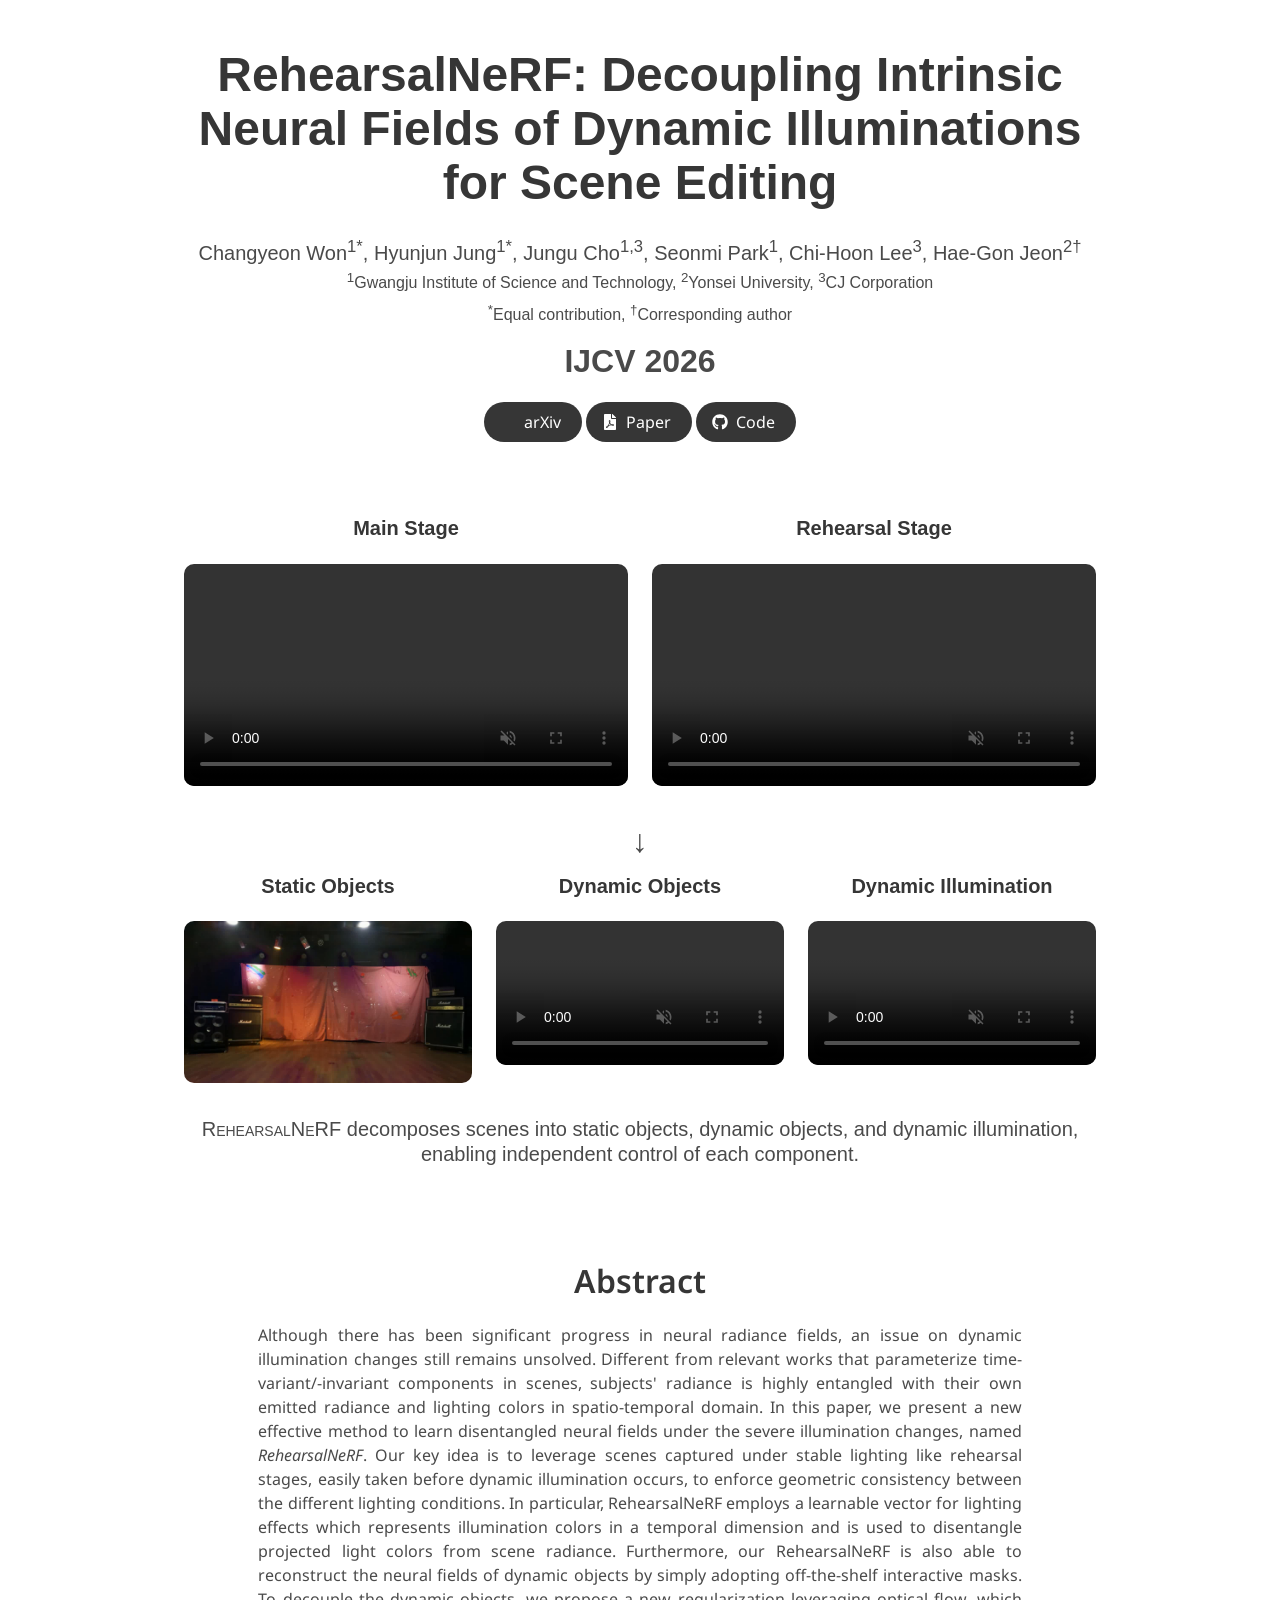
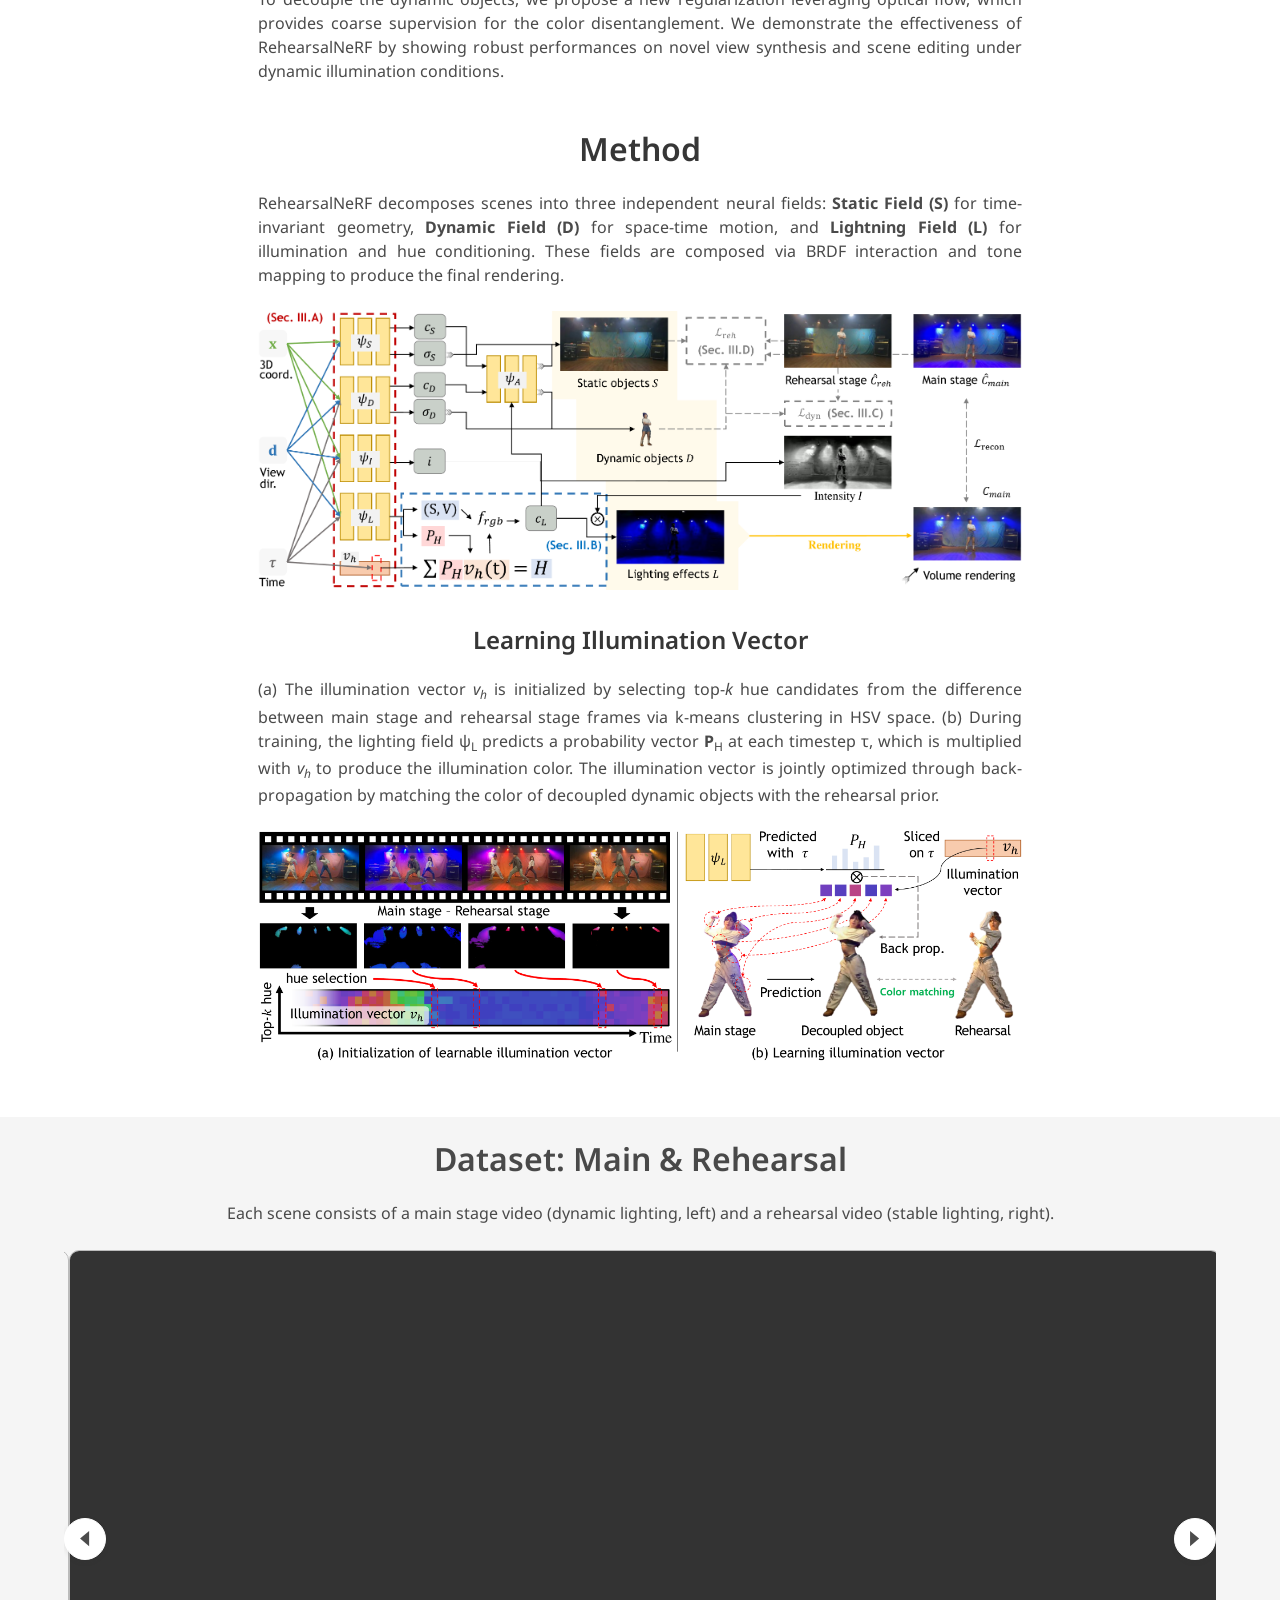
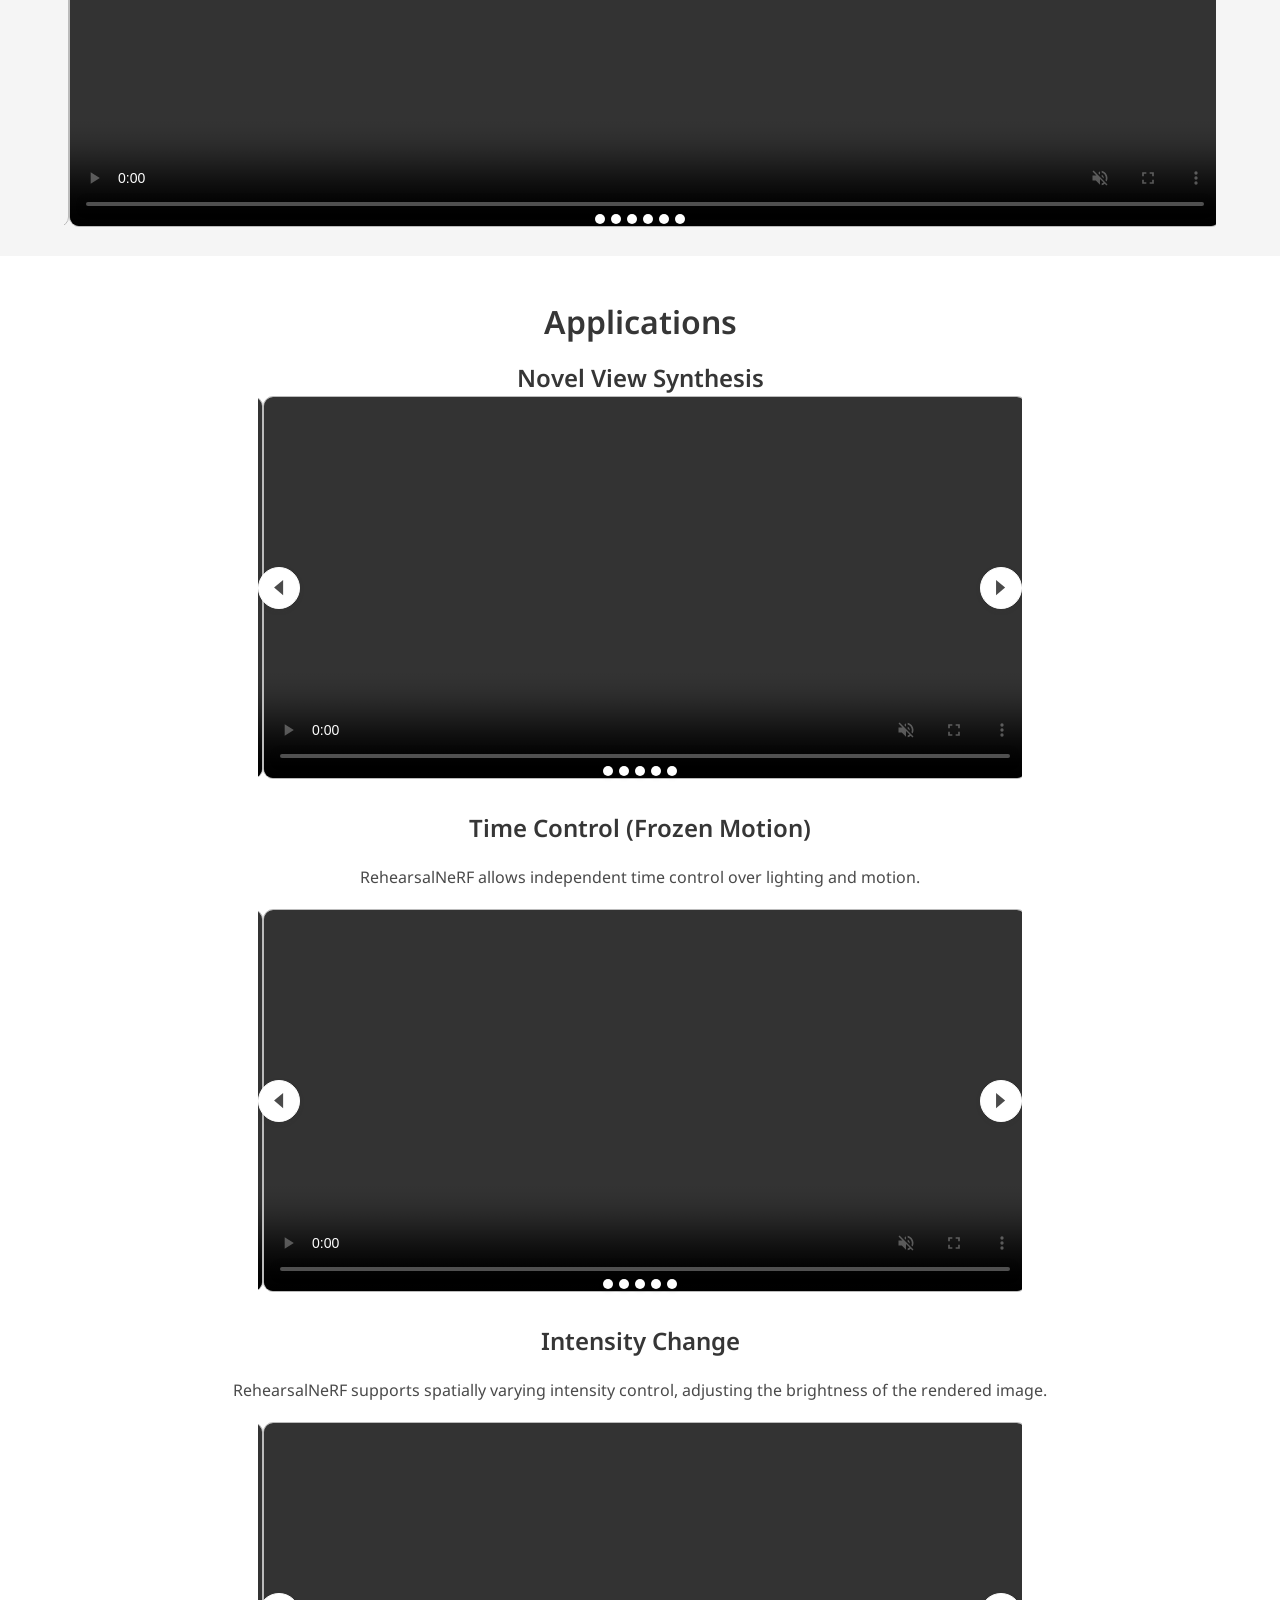
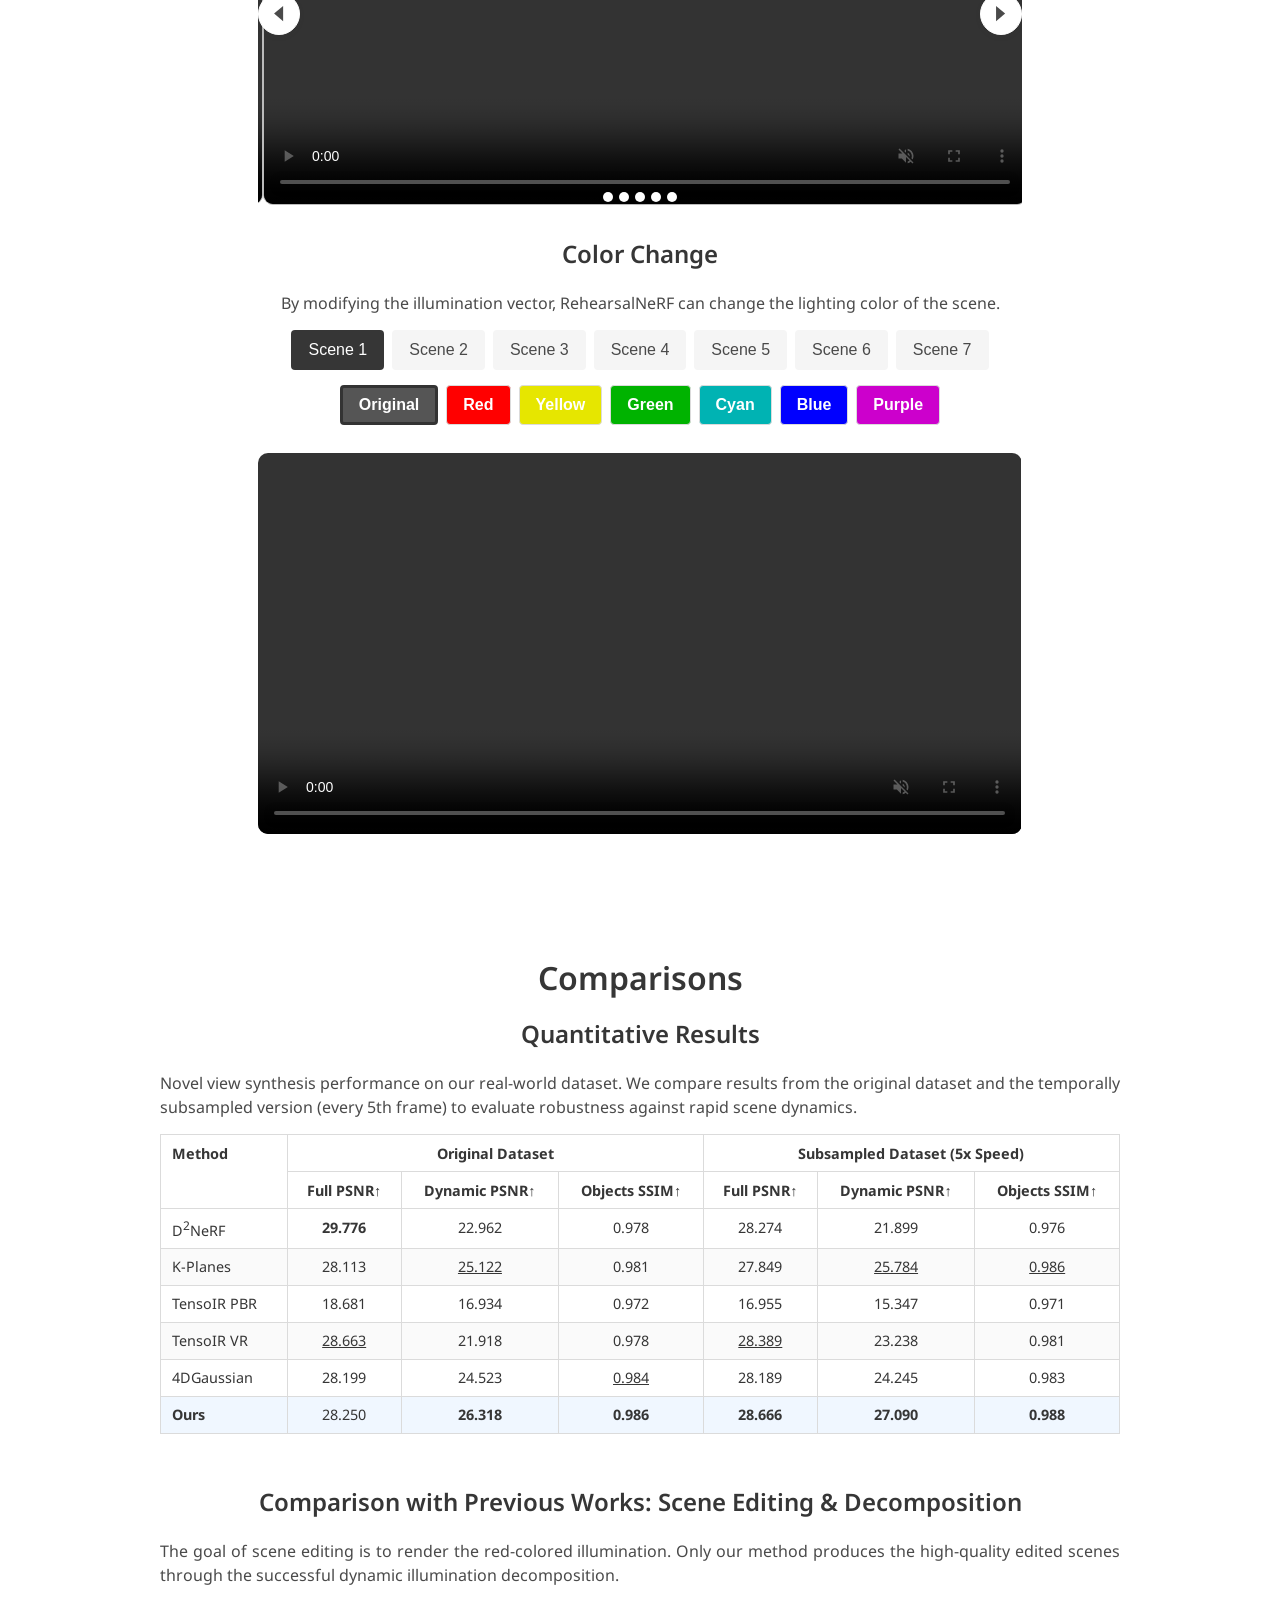
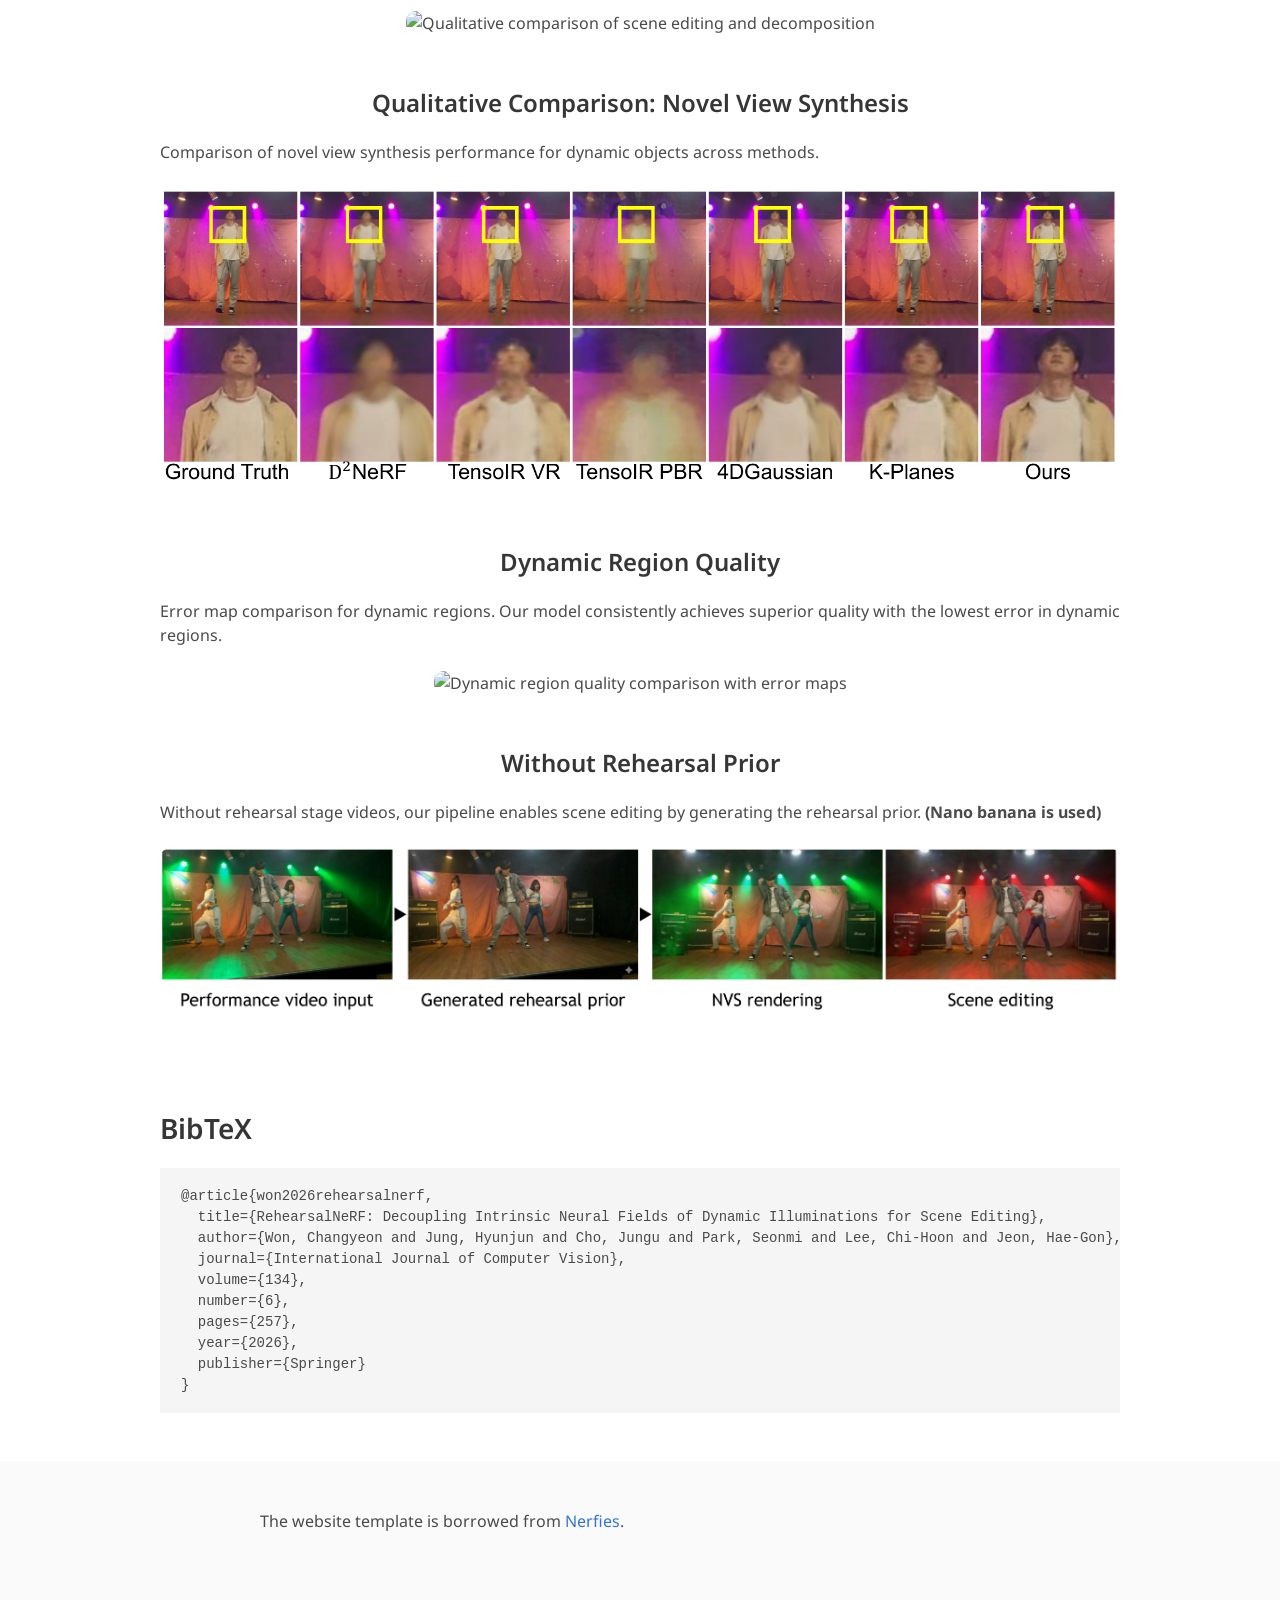
==== RehearsalNeRF/index.html @ 3872e10f "Add RehearsalNeRF project page" ====
<!DOCTYPE html>
<html>
<head>
  <meta charset="utf-8">
  <meta name="description"
        content="RehearsalNeRF: Decoupling Intrinsic Neural Fields of Dynamic Illuminations for Scene Editing">
  <meta name="keywords" content="NeRF, Neural Radiance Fields, Illumination, Scene Editing, K-pop">
  <meta name="viewport" content="width=device-width, initial-scale=1">
  <title>RehearsalNeRF</title>

  <link href="https://fonts.googleapis.com/css?family=Google+Sans|Noto+Sans|Castoro"
        rel="stylesheet">
  <link rel="stylesheet" href="./static/css/bulma.min.css">
  <link rel="stylesheet" href="./static/css/bulma-carousel.min.css">
  <link rel="stylesheet" href="./static/css/bulma-slider.min.css">
  <link rel="stylesheet" href="./static/css/fontawesome.all.min.css">
  <link rel="stylesheet"
        href="https://cdn.jsdelivr.net/gh/jpswalsh/academicons@1/css/academicons.min.css">
  <link rel="stylesheet" href="./static/css/index.css">

  <script src="https://ajax.googleapis.com/ajax/libs/jquery/3.5.1/jquery.min.js"></script>
  <script defer src="./static/js/fontawesome.all.min.js"></script>
  <script src="./static/js/bulma-carousel.min.js"></script>
  <script src="./static/js/bulma-slider.min.js"></script>
  <script src="./static/js/index.js"></script>
</head>
<body>


<!-- ===== Hero ===== -->
<section class="hero">
  <div class="hero-body">
    <div class="container is-max-desktop">
      <div class="columns is-centered">
        <div class="column has-text-centered">
          <h1 class="title is-1 publication-title">RehearsalNeRF: Decoupling Intrinsic Neural Fields of Dynamic Illuminations for Scene Editing</h1>
          <div class="is-size-5 publication-authors">
            <span class="author-block">Changyeon Won<sup>1*</sup>,</span>
            <span class="author-block">Hyunjun Jung<sup>1*</sup>,</span>
            <span class="author-block">Jungu Cho<sup>1,3</sup>,</span>
            <span class="author-block">Seonmi Park<sup>1</sup>,</span>
            <span class="author-block">Chi-Hoon Lee<sup>3</sup>,</span>
            <span class="author-block">Hae-Gon Jeon<sup>2&dagger;</sup></span>
          </div>

          <div class="is-size-6 publication-authors">
            <span class="author-block"><sup>1</sup>Gwangju Institute of Science and Technology,</span>
            <span class="author-block"><sup>2</sup>Yonsei University,</span>
            <span class="author-block"><sup>3</sup>CJ Corporation</span>
          </div>
          <div class="is-size-6 publication-authors" style="margin-top: 5px;">
            <span class="author-block"><sup>*</sup>Equal contribution, <sup>&dagger;</sup>Corresponding author</span>

          </div>

          <div class="is-size-3 publication-authors" style="margin-top: 10px;">
            <span class="author-block"><b>IJCV 2026</b></span>
          </div>

          <div class="column has-text-centered">
            <div class="publication-links">
              <!-- Paper Link -->
              <span class="link-block">
                <a href="https://arxiv.org/abs/2603.27948"
                   class="external-link button is-normal is-rounded is-dark">
                  <span class="icon"><i class="ai ai-arxiv"></i></span>
                  <span>arXiv</span>
                </a>
              </span>
              <!-- PDF Link -->
              <span class="link-block">
                <a href="./static/pdfs/rehearsalnerf.pdf"
                   class="external-link button is-normal is-rounded is-dark">
                  <span class="icon"><i class="fas fa-file-pdf"></i></span>
                  <span>Paper</span>
                </a>
              </span>
              <!-- Code Link -->
              <span class="link-block">
                <a href="https://github.com/wcy199705/RehearsalNeRF"
                   class="external-link button is-normal is-rounded is-dark">
                  <span class="icon"><i class="fab fa-github"></i></span>
                  <span>Code</span>
                </a>
              </span>
            </div>
          </div>

        </div>
      </div>
    </div>
  </div>
</section>


<!-- ===== Concept Videos ===== -->
<section class="hero teaser">
  <div class="container is-max-desktop">
    <div class="hero-body" style="padding-top: 10px;">
      <!-- Input -->
      <div class="columns is-centered">
        <div class="column is-half has-text-centered">
          <h4 class="title is-5">Main Stage</h4>
          <video autoplay controls muted loop playsinline style="width: 100%; border-radius: 10px;">
            <source src="./static/videos/main_input.mp4" type="video/mp4">
          </video>
        </div>
        <div class="column is-half has-text-centered">
          <h4 class="title is-5">Rehearsal Stage</h4>
          <video autoplay controls muted loop playsinline style="width: 100%; border-radius: 10px;">
            <source src="./static/videos/rehearsal.mp4" type="video/mp4">
          </video>
        </div>
      </div>
      <!-- Arrow -->
      <div class="has-text-centered" style="font-size: 2rem; margin: 10px 0;">&#8595;</div>
      <!-- Output -->
      <div class="columns is-centered">
        <div class="column has-text-centered">
          <h4 class="title is-5">Static Objects</h4>
          <img src="./static/images/static_frame0.png" alt="Static Objects" style="width: 100%; border-radius: 10px;">
        </div>
        <div class="column has-text-centered">
          <h4 class="title is-5">Dynamic Objects</h4>
          <video autoplay controls muted loop playsinline style="width: 100%; border-radius: 10px;">
            <source src="./static/videos/decouple_dynamic.mp4" type="video/mp4">
          </video>
        </div>
        <div class="column has-text-centered">
          <h4 class="title is-5">Dynamic Illumination</h4>
          <video autoplay controls muted loop playsinline style="width: 100%; border-radius: 10px;">
            <source src="./static/videos/decouple_illumination.mp4" type="video/mp4">
          </video>
        </div>
      </div>
      <h2 class="subtitle has-text-centered" style="margin-top: 15px;">
        <span class="dnerf">RehearsalNeRF</span> decomposes scenes into static objects, dynamic objects, and dynamic illumination, enabling independent control of each component.
      </h2>
    </div>
  </div>
</section>


<!-- ===== Abstract ===== -->
<section class="section">
  <div class="container is-max-desktop">
    <div class="columns is-centered has-text-centered">
      <div class="column is-four-fifths">
        <h2 class="title is-3">Abstract</h2>
        <div class="content has-text-justified">
          <p>
            Although there has been significant progress in neural radiance fields, an issue on dynamic illumination changes still remains unsolved. Different from relevant works that parameterize time-variant/-invariant components in scenes, subjects' radiance is highly entangled with their own emitted radiance and lighting colors in spatio-temporal domain. In this paper, we present a new effective method to learn disentangled neural fields under the severe illumination changes, named <i>RehearsalNeRF</i>. Our key idea is to leverage scenes captured under stable lighting like rehearsal stages, easily taken before dynamic illumination occurs, to enforce geometric consistency between the different lighting conditions. In particular, RehearsalNeRF employs a learnable vector for lighting effects which represents illumination colors in a temporal dimension and is used to disentangle projected light colors from scene radiance. Furthermore, our RehearsalNeRF is also able to reconstruct the neural fields of dynamic objects by simply adopting off-the-shelf interactive masks. To decouple the dynamic objects, we propose a new regularization leveraging optical flow, which provides coarse supervision for the color disentanglement. We demonstrate the effectiveness of RehearsalNeRF by showing robust performances on novel view synthesis and scene editing under dynamic illumination conditions.
          </p>
        </div>
      </div>
    </div>
  </div>
</section>




<!-- ===== Method Overview ===== -->
<section class="section" style="padding-top: 0;">
  <div class="container is-max-desktop">
    <div class="columns is-centered has-text-centered">
      <div class="column is-four-fifths">
        <h2 class="title is-3">Method</h2>
        <div class="content has-text-justified">
          <p>
            RehearsalNeRF decomposes scenes into three independent neural fields:
            <b>Static Field (S)</b> for time-invariant geometry,
            <b>Dynamic Field (D)</b> for space-time motion, and
            <b>Lightning Field (L)</b> for illumination and hue conditioning.
            These fields are composed via BRDF interaction and tone mapping to produce the final rendering.
          </p>
        </div>
        <img src="./static/images/overview.png" alt="Method Overview" style="width: 100%;">

        <h3 class="title is-4" style="margin-top: 30px;">Learning Illumination Vector</h3>
        <div class="content has-text-justified">
          <p>
            (a) The illumination vector <i>v<sub>h</sub></i> is initialized by selecting top-<i>k</i> hue candidates from the difference between main stage and rehearsal stage frames via k-means clustering in HSV space.
            (b) During training, the lighting field &psi;<sub>L</sub> predicts a probability vector <b>P</b><sub>H</sub> at each timestep &tau;, which is multiplied with <i>v<sub>h</sub></i> to produce the illumination color. The illumination vector is jointly optimized through back-propagation by matching the color of decoupled dynamic objects with the rehearsal prior.
          </p>
        </div>
        <img src="./static/images/method-detail.png" alt="Learning Illumination Vector" style="width: 100%;">
      </div>
    </div>
  </div>
</section>


<!-- ===== Dataset Examples ===== -->
<section class="hero is-light is-small">
  <div class="hero-body">
    <h2 class="title is-3 has-text-centered">Dataset: Main &amp; Rehearsal</h2>
    <p class="has-text-centered" style="margin-bottom: 20px;">
      Each scene consists of a main stage video (dynamic lighting, left) and a rehearsal video (stable lighting, right).
    </p>
    <div class="container is-max-widescreen">
      <div id="results-carousel" class="carousel results-carousel">
        <div class="item">
          <video poster="" autoplay controls muted loop playsinline height="100%">
            <source src="./static/videos/scene1_combined.mp4" type="video/mp4">
          </video>
        </div>
        <div class="item">
          <video poster="" autoplay controls muted loop playsinline height="100%">
            <source src="./static/videos/scene2_combined.mp4" type="video/mp4">
          </video>
        </div>
        <div class="item">
          <video poster="" autoplay controls muted loop playsinline height="100%">
            <source src="./static/videos/scene6_combined.mp4" type="video/mp4">
          </video>
        </div>
        <div class="item">
          <video poster="" autoplay controls muted loop playsinline height="100%">
            <source src="./static/videos/scene16_combined.mp4" type="video/mp4">
          </video>
        </div>
        <div class="item">
          <video poster="" autoplay controls muted loop playsinline height="100%">
            <source src="./static/videos/jung_combined.mp4" type="video/mp4">
          </video>
        </div>
        <div class="item">
          <video poster="" autoplay controls muted loop playsinline height="100%">
            <source src="./static/videos/LED_combined.mp4" type="video/mp4">
          </video>
        </div>
      </div>
    </div>
  </div>
</section>


<!-- ===== Applications ===== -->
<section class="section">
  <div class="container is-max-desktop">
    <h2 class="title is-3 has-text-centered">Applications</h2>

    <!-- Novel View Synthesis -->
    <h3 class="title is-4 has-text-centered">Novel View Synthesis</h3>
  </div>

  <div class="container is-max-desktop">
    <div class="columns is-centered">
      <div class="column is-four-fifths">
        <div id="nvs-carousel" class="carousel results-carousel">
          <div class="item">
            <video poster="" autoplay controls muted loop playsinline height="100%">
              <source src="./static/videos/selected/render_only/scene01_render_only.mp4" type="video/mp4">
            </video>
          </div>
          <div class="item">
            <video poster="" autoplay controls muted loop playsinline height="100%">
              <source src="./static/videos/selected/render_only/scene03_render_only.mp4" type="video/mp4">
            </video>
          </div>
          <div class="item">
            <video poster="" autoplay controls muted loop playsinline height="100%">
              <source src="./static/videos/selected/render_only/scene06_render_only.mp4" type="video/mp4">
            </video>
          </div>
          <div class="item">
            <video poster="" autoplay controls muted loop playsinline height="100%">
              <source src="./static/videos/selected/render_only/scene16_render_only.mp4" type="video/mp4">
            </video>
          </div>
          <div class="item">
            <video poster="" autoplay controls muted loop playsinline height="100%">
              <source src="./static/videos/selected/render_only/scene19_render_only.mp4" type="video/mp4">
            </video>
          </div>
        </div>
      </div>
    </div>
  </div>

  <!-- Time Control (Frozen Motion) -->
  <div class="container is-max-desktop" style="margin-top: 30px;">
    <h3 class="title is-4 has-text-centered">Time Control (Frozen Motion)</h3>
    <p class="content has-text-centered" style="margin-bottom: 15px;">
      RehearsalNeRF allows independent time control over lighting and motion.
    </p>
  </div>

  <div class="container is-max-desktop">
    <div class="columns is-centered">
      <div class="column is-four-fifths">
        <div id="frozen-carousel" class="carousel results-carousel">
          <div class="item">
            <video poster="" autoplay controls muted loop playsinline height="100%">
              <source src="./static/videos/selected/frozen_motion_000/scene01_step120000_frozen_motion_000.mp4" type="video/mp4">
            </video>
          </div>
          <div class="item">
            <video poster="" autoplay controls muted loop playsinline height="100%">
              <source src="./static/videos/selected/frozen_motion_000/scene02_step120000_frozen_motion_000.mp4" type="video/mp4">
            </video>
          </div>
          <div class="item">
            <video poster="" autoplay controls muted loop playsinline height="100%">
              <source src="./static/videos/selected/frozen_motion_000/scene05_step120000_frozen_motion_000.mp4" type="video/mp4">
            </video>
          </div>
          <div class="item">
            <video poster="" autoplay controls muted loop playsinline height="100%">
              <source src="./static/videos/selected/frozen_motion_000/scene06_step120000_frozen_motion_000.mp4" type="video/mp4">
            </video>
          </div>
          <div class="item">
            <video poster="" autoplay controls muted loop playsinline height="100%">
              <source src="./static/videos/selected/frozen_motion_000/scene15_step120000_frozen_motion_000.mp4" type="video/mp4">
            </video>
          </div>
        </div>
      </div>
    </div>
  </div>

  <!-- Intensity Change -->
  <div class="container is-max-desktop" style="margin-top: 30px;">
    <div class="has-text-centered">
      <h3 class="title is-4">Intensity Change</h3>
      <p class="content has-text-centered" style="margin-bottom: 15px;">
        RehearsalNeRF supports spatially varying intensity control, adjusting the brightness of the rendered image.
      </p>
    </div>
  </div>

  <div class="container is-max-desktop">
    <div class="columns is-centered">
      <div class="column is-four-fifths">
        <div id="intensity-carousel" class="carousel results-carousel">
          <div class="item">
            <video poster="" autoplay controls muted loop playsinline height="100%">
              <source src="./static/videos/selected/intensity_lr_p20/scene01_intensity_lr_p20.mp4" type="video/mp4">
            </video>
          </div>
          <div class="item">
            <video poster="" autoplay controls muted loop playsinline height="100%">
              <source src="./static/videos/selected/intensity_lr_p20/scene02_intensity_lr_p20.mp4" type="video/mp4">
            </video>
          </div>
          <div class="item">
            <video poster="" autoplay controls muted loop playsinline height="100%">
              <source src="./static/videos/selected/intensity_lr_p20/scene03_intensity_lr_p20.mp4" type="video/mp4">
            </video>
          </div>
          <div class="item">
            <video poster="" autoplay controls muted loop playsinline height="100%">
              <source src="./static/videos/selected/intensity_lr_p20/scene05_intensity_lr_p20.mp4" type="video/mp4">
            </video>
          </div>
          <div class="item">
            <video poster="" autoplay controls muted loop playsinline height="100%">
              <source src="./static/videos/selected/intensity_lr_p20/scene06_intensity_lr_p20.mp4" type="video/mp4">
            </video>
          </div>
        </div>
      </div>
    </div>
  </div>

  <!-- Color Change -->
  <div class="container is-max-desktop" style="margin-top: 30px;">

    <h3 class="title is-4 has-text-centered">Color Change</h3>
    <p class="content has-text-centered" style="margin-bottom: 15px;">
      By modifying the illumination vector, RehearsalNeRF can change the lighting color of the scene.
    </p>

    <!-- Scene Tabs -->
    <div class="has-text-centered" style="margin-bottom: 15px;">
      <div class="buttons is-centered" id="scene-buttons">
        <button class="button is-dark is-selected" onclick="selectScene('01')">Scene 1</button>
        <button class="button is-light" onclick="selectScene('02')">Scene 2</button>
        <button class="button is-light" onclick="selectScene('03')">Scene 3</button>
        <button class="button is-light" onclick="selectScene('05')">Scene 4</button>
        <button class="button is-light" onclick="selectScene('06')">Scene 5</button>
        <button class="button is-light" onclick="selectScene('16')">Scene 6</button>
        <button class="button is-light" onclick="selectScene('19')">Scene 7</button>
      </div>
    </div>

    <!-- Hue Color Buttons -->
    <div class="has-text-centered" style="margin-bottom: 20px;">
      <div class="buttons is-centered" id="hue-buttons">
        <button class="button is-selected" style="background-color: #555; color: white; border: 3px solid #333; font-weight: bold;" onclick="selectHue('original')">Original</button>
        <button class="button" style="background-color: hsl(0,100%,50%); color: white; font-weight: bold;" onclick="selectHue('000')">Red</button>
        <button class="button" style="background-color: hsl(60,100%,45%); color: white; font-weight: bold;" onclick="selectHue('060')">Yellow</button>
        <button class="button" style="background-color: hsl(120,100%,35%); color: white; font-weight: bold;" onclick="selectHue('120')">Green</button>
        <button class="button" style="background-color: hsl(180,100%,35%); color: white; font-weight: bold;" onclick="selectHue('180')">Cyan</button>
        <button class="button" style="background-color: hsl(240,100%,50%); color: white; font-weight: bold;" onclick="selectHue('240')">Blue</button>
        <button class="button" style="background-color: hsl(300,100%,40%); color: white; font-weight: bold;" onclick="selectHue('300')">Purple</button>
      </div>
    </div>

    <!-- Video Player -->
    <div class="columns is-centered">
      <div class="column is-four-fifths has-text-centered">
        <video id="hue-video" autoplay controls muted loop playsinline style="width: 100%; border-radius: 10px;">
          <source id="hue-video-src" src="./static/videos/selected/original/scene01_original.mp4" type="video/mp4">
        </video>
      </div>
    </div>

    <script>
      var currentScene = '01';
      var currentHue = 'original';

      function selectScene(scene) {
        currentScene = scene;
        updateHueVideo();
        document.querySelectorAll('#scene-buttons .button').forEach(function(btn) {
          btn.classList.remove('is-dark');
          btn.classList.add('is-light');
        });
        event.target.classList.remove('is-light');
        event.target.classList.add('is-dark');
      }

      function selectHue(hue) {
        currentHue = hue;
        updateHueVideo();
        document.querySelectorAll('#hue-buttons .button').forEach(function(btn) {
          btn.style.border = 'none';
        });
        event.target.style.border = '3px solid #333';
      }

      function updateHueVideo() {
        var video = document.getElementById('hue-video');
        var src;
        if (currentHue === 'original') {
          src = './static/videos/selected/original/scene' + currentScene + '_original.mp4';
        } else {
          src = './static/videos/selected/hue/scene' + currentScene + '_step120000_hue_' + currentHue + '.mp4';
        }
        video.src = src;
        video.load();
        video.play();
      }
    </script>

  </div>
</section>


<!-- ===== Comparisons ===== -->
<section class="section">
  <div class="container is-max-desktop">
    <h2 class="title is-3 has-text-centered">Comparisons</h2>

    <!-- Quantitative Results Table -->
    <div class="columns is-centered">
      <div class="column">
        <h3 class="title is-4 has-text-centered">Quantitative Results</h3>
        <p class="content has-text-justified" style="margin-bottom: 15px;">
          Novel view synthesis performance on our real-world dataset. We compare results from the original dataset and the temporally subsampled version (every 5th frame) to evaluate robustness against rapid scene dynamics.
        </p>
        <div class="table-container">
          <table class="table is-bordered is-striped is-hoverable is-fullwidth" style="font-size: 0.9em;">
            <thead>
              <tr>
                <th rowspan="2">Method</th>
                <th colspan="3" class="has-text-centered">Original Dataset</th>
                <th colspan="3" class="has-text-centered">Subsampled Dataset (5x Speed)</th>
              </tr>
              <tr>
                <th class="has-text-centered">Full PSNR&uarr;</th>
                <th class="has-text-centered">Dynamic PSNR&uarr;</th>
                <th class="has-text-centered">Objects SSIM&uarr;</th>
                <th class="has-text-centered">Full PSNR&uarr;</th>
                <th class="has-text-centered">Dynamic PSNR&uarr;</th>
                <th class="has-text-centered">Objects SSIM&uarr;</th>
              </tr>
            </thead>
            <tbody>
              <tr>
                <td>D<sup>2</sup>NeRF</td>
                <td class="has-text-centered"><b>29.776</b></td>
                <td class="has-text-centered">22.962</td>
                <td class="has-text-centered">0.978</td>
                <td class="has-text-centered">28.274</td>
                <td class="has-text-centered">21.899</td>
                <td class="has-text-centered">0.976</td>
              </tr>
              <tr>
                <td>K-Planes</td>
                <td class="has-text-centered">28.113</td>
                <td class="has-text-centered"><u>25.122</u></td>
                <td class="has-text-centered">0.981</td>
                <td class="has-text-centered">27.849</td>
                <td class="has-text-centered"><u>25.784</u></td>
                <td class="has-text-centered"><u>0.986</u></td>
              </tr>
              <tr>
                <td>TensoIR PBR</td>
                <td class="has-text-centered">18.681</td>
                <td class="has-text-centered">16.934</td>
                <td class="has-text-centered">0.972</td>
                <td class="has-text-centered">16.955</td>
                <td class="has-text-centered">15.347</td>
                <td class="has-text-centered">0.971</td>
              </tr>
              <tr>
                <td>TensoIR VR</td>
                <td class="has-text-centered"><u>28.663</u></td>
                <td class="has-text-centered">21.918</td>
                <td class="has-text-centered">0.978</td>
                <td class="has-text-centered"><u>28.389</u></td>
                <td class="has-text-centered">23.238</td>
                <td class="has-text-centered">0.981</td>
              </tr>
              <tr>
                <td>4DGaussian</td>
                <td class="has-text-centered">28.199</td>
                <td class="has-text-centered">24.523</td>
                <td class="has-text-centered"><u>0.984</u></td>
                <td class="has-text-centered">28.189</td>
                <td class="has-text-centered">24.245</td>
                <td class="has-text-centered">0.983</td>
              </tr>
              <tr style="background-color: #f0f7ff;">
                <td style="font-weight: bold;">Ours</td>
                <td class="has-text-centered" style="font-weight: normal;">28.250</td>
                <td class="has-text-centered"><b>26.318</b></td>
                <td class="has-text-centered"><b>0.986</b></td>
                <td class="has-text-centered"><b>28.666</b></td>
                <td class="has-text-centered"><b>27.090</b></td>
                <td class="has-text-centered"><b>0.988</b></td>
              </tr>
            </tbody>
          </table>
        </div>
      </div>
    </div>

    <!-- Qualitative: Scene Editing & Decomposition -->
    <div class="columns is-centered has-text-centered" style="margin-top: 30px;">
      <div class="column">
        <h3 class="title is-4">Comparison with Previous Works: Scene Editing &amp; Decomposition</h3>
        <p class="content has-text-justified">
          The goal of scene editing is to render the red-colored illumination. Only our method produces the high-quality edited scenes through the successful dynamic illumination decomposition.
        </p>
        <img src="./static/images/novel_view_syn.png" alt="Qualitative comparison of scene editing and decomposition" style="width: 100%; border-radius: 10px;">
      </div>
    </div>

    <!-- Qualitative: Dynamic Objects (5-frame) -->
    <div class="columns is-centered has-text-centered" style="margin-top: 30px;">
      <div class="column">
        <h3 class="title is-4">Qualitative Comparison: Novel View Synthesis</h3>
        <p class="content has-text-justified">
          Comparison of novel view synthesis performance for dynamic objects across methods.
        </p>
        <img src="./static/images/dynamic_5frame_ppt.png" alt="Dynamic objects comparison across 5 frames" style="width: 100%; border-radius: 10px;">
      </div>
    </div>

    <!-- Dynamic Region Quality -->
    <div class="columns is-centered has-text-centered" style="margin-top: 30px;">
      <div class="column">
        <h3 class="title is-4">Dynamic Region Quality</h3>
        <p class="content has-text-justified">
          Error map comparison for dynamic regions. Our model consistently achieves superior quality with the lowest error in dynamic regions.
        </p>
        <img src="./static/images/dynamic_region_quality.png" alt="Dynamic region quality comparison with error maps" style="width: 100%; border-radius: 10px;">
      </div>
    </div>

    <!-- Generated Rehearsal -->
    <div class="columns is-centered has-text-centered" style="margin-top: 30px;">
      <div class="column">
        <h3 class="title is-4">Without Rehearsal Prior</h3>
        <p class="content has-text-justified">
          Without rehearsal stage videos, our pipeline enables scene editing by generating the rehearsal prior. <b>(Nano banana is used)</b>
        </p>
        <img src="./static/images/generated_rehearsal.png" alt="Generated rehearsal prior pipeline" style="width: 100%; border-radius: 10px;">
      </div>
    </div>

  </div>
</section>


<!-- ===== BibTeX ===== -->
<section class="section" id="BibTeX">
  <div class="container is-max-desktop content">
    <h2 class="title">BibTeX</h2>
    <pre><code>@article{won2026rehearsalnerf,
  title={RehearsalNeRF: Decoupling Intrinsic Neural Fields of Dynamic Illuminations for Scene Editing},
  author={Won, Changyeon and Jung, Hyunjun and Cho, Jungu and Park, Seonmi and Lee, Chi-Hoon and Jeon, Hae-Gon},
  journal={International Journal of Computer Vision},
  volume={134},
  number={6},
  pages={257},
  year={2026},
  publisher={Springer}
}</code></pre>
  </div>
</section>


<footer class="footer">
  <div class="container">
    <div class="columns is-centered">
      <div class="column is-8">
        <div class="content">
          <p>
            The website template is borrowed from <a href="https://github.com/nerfies/nerfies.github.io">Nerfies</a>.
          </p>
        </div>
      </div>
    </div>
  </div>
</footer>

</body>
</html>
---- RehearsalNeRF/static/css/index.css ----
body {
  font-family: 'Noto Sans', sans-serif;
}


.footer .icon-link {
    font-size: 25px;
    color: #000;
}

.link-block a {
    margin-top: 5px;
    margin-bottom: 5px;
}

.dnerf {
  font-variant: small-caps;
}


.teaser .hero-body {
  padding-top: 0;
  padding-bottom: 3rem;
}

.teaser {
  font-family: 'Google Sans', sans-serif;
}


.publication-title {
}

.publication-banner {
  max-height: parent;

}

.publication-banner video {
  position: relative;
  left: auto;
  top: auto;
  transform: none;
  object-fit: fit;
}

.publication-header .hero-body {
}

.publication-title {
    font-family: 'Google Sans', sans-serif;
}

.publication-authors {
    font-family: 'Google Sans', sans-serif;
}

.publication-venue {
    color: #555;
    width: fit-content;
    font-weight: bold;
}

.publication-awards {
    color: #ff3860;
    width: fit-content;
    font-weight: bolder;
}

.publication-authors {
}

.publication-authors a {
   color: hsl(204, 86%, 53%) !important;
}

.publication-authors a:hover {
    text-decoration: underline;
}

.author-block {
  display: inline-block;
}

.publication-banner img {
}

.publication-authors {
  /*color: #4286f4;*/
}

.publication-video {
    position: relative;
    width: 100%;
    height: 0;
    padding-bottom: 56.25%;

    overflow: hidden;
    border-radius: 10px !important;
}

.publication-video iframe,
.publication-video video {
    position: absolute;
    top: 0;
    left: 0;
    width: 100%;
    height: 100%;
}

.publication-body img {
}

.results-carousel {
  overflow: hidden;
}

.results-carousel .item {
  margin: 5px;
  overflow: hidden;
  border: 1px solid #bbb;
  border-radius: 10px;
  padding: 0;
  font-size: 0;
  min-width: 100%;
}

.results-carousel video {
  margin: 0;
  width: 100%;
}


.interpolation-panel {
  background: #f5f5f5;
  border-radius: 10px;
}

.interpolation-panel .interpolation-image {
  width: 100%;
  border-radius: 5px;
}

.interpolation-video-column {
}

.interpolation-panel .slider {
  margin: 0 !important;
}

.interpolation-panel .slider {
  margin: 0 !important;
}

#interpolation-image-wrapper {
  width: 100%;
}
#interpolation-image-wrapper img {
  border-radius: 5px;
}
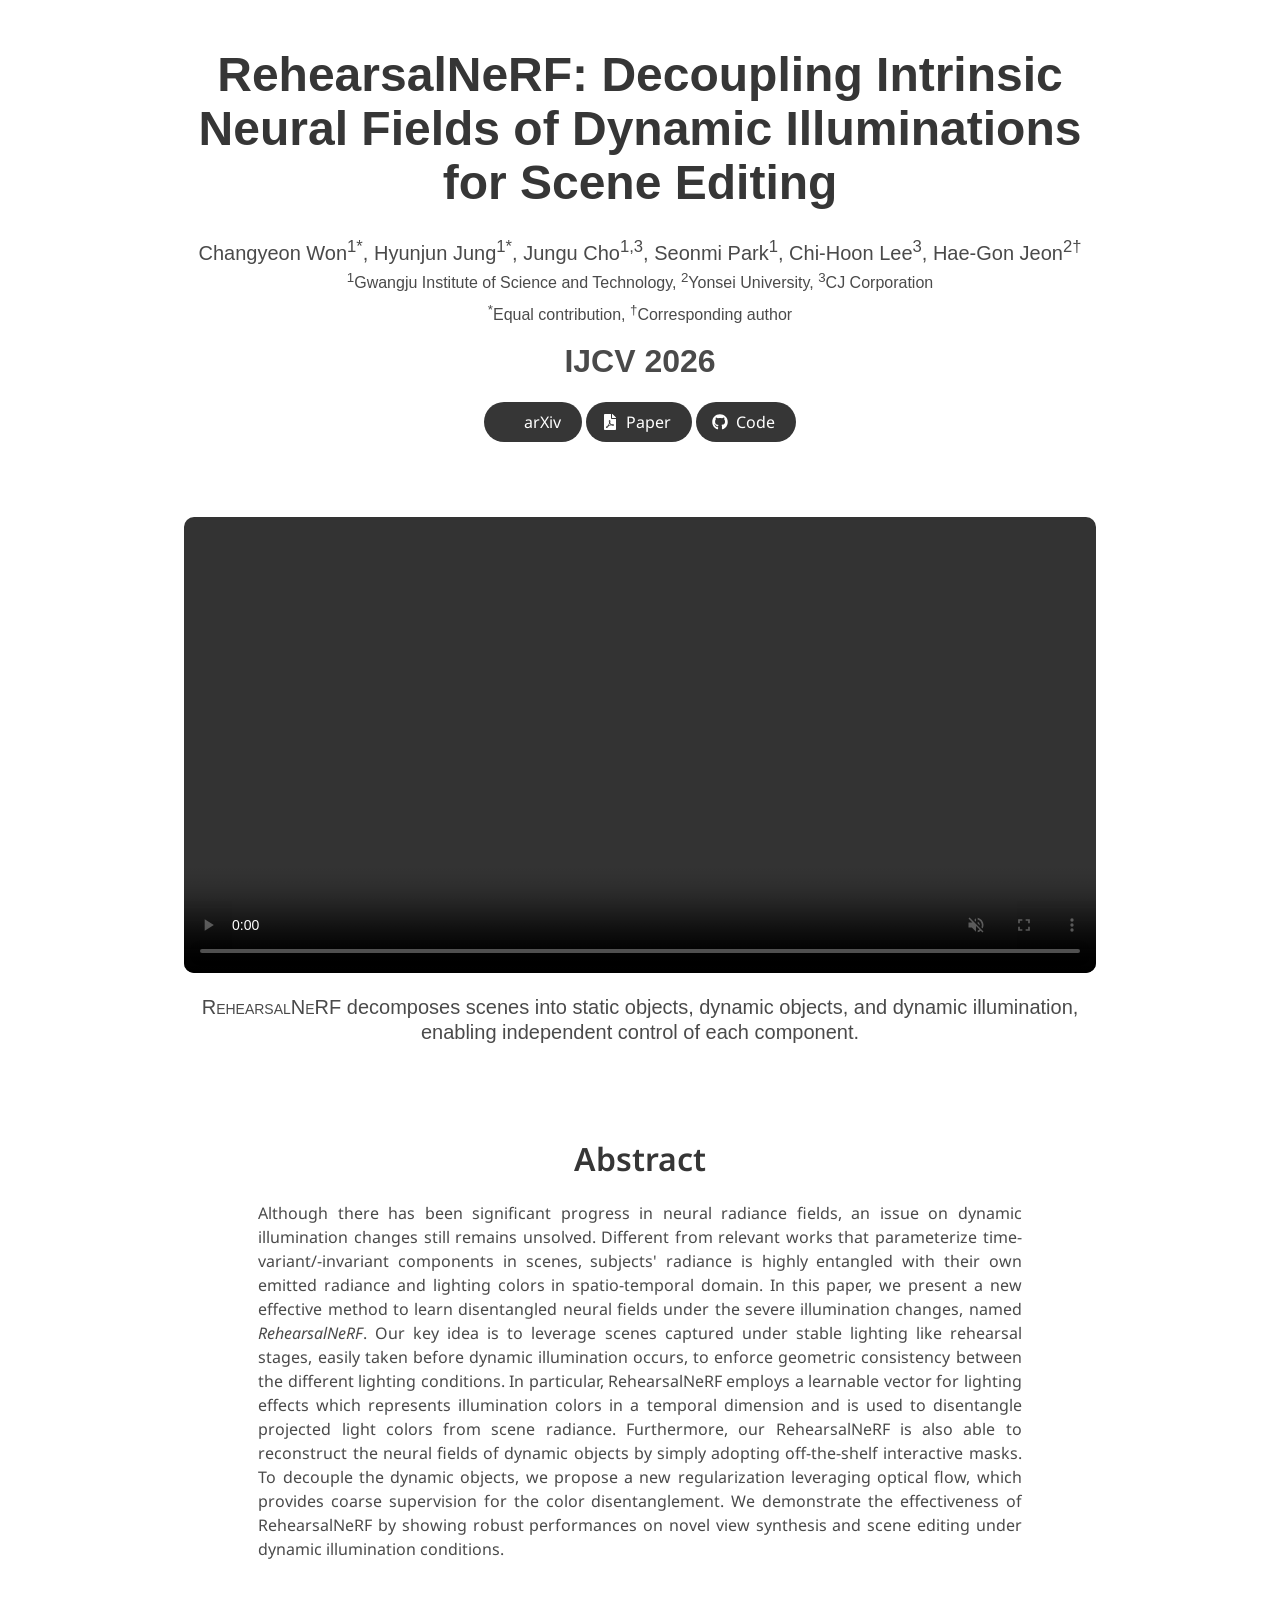
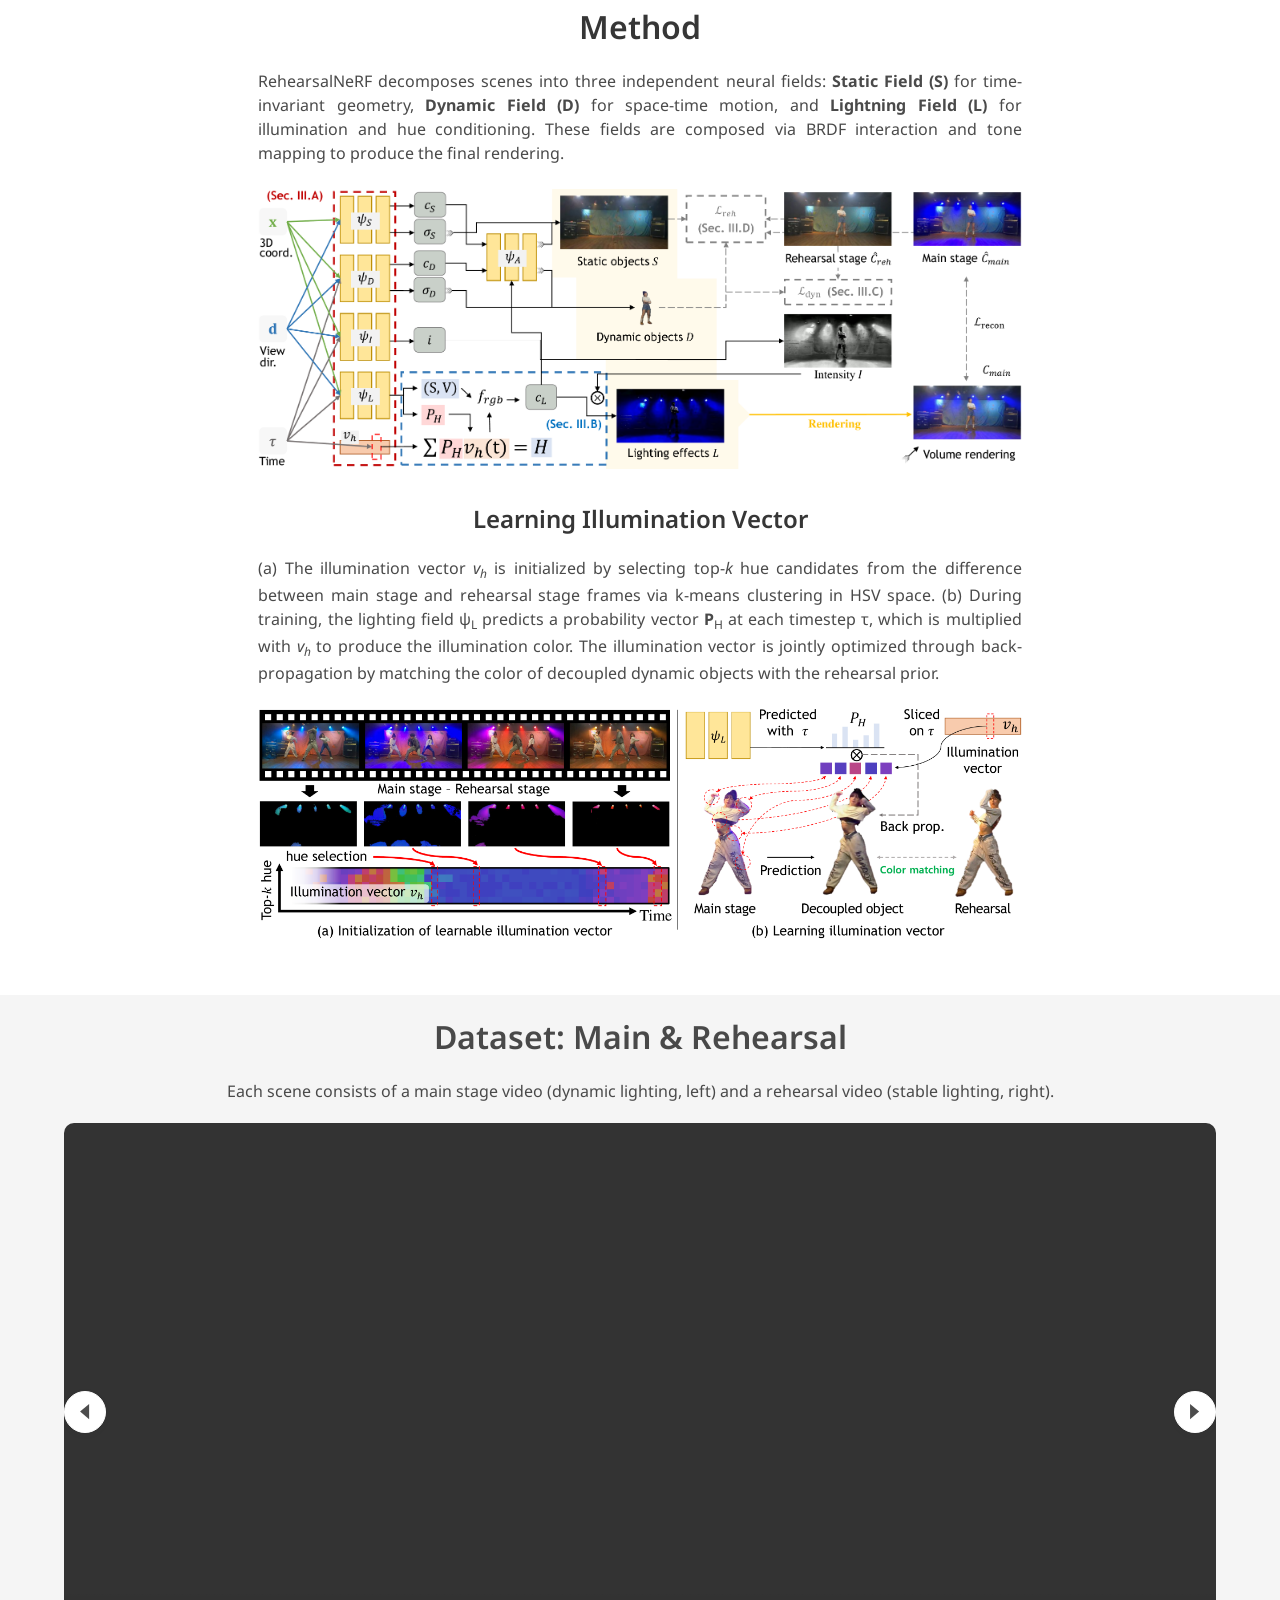
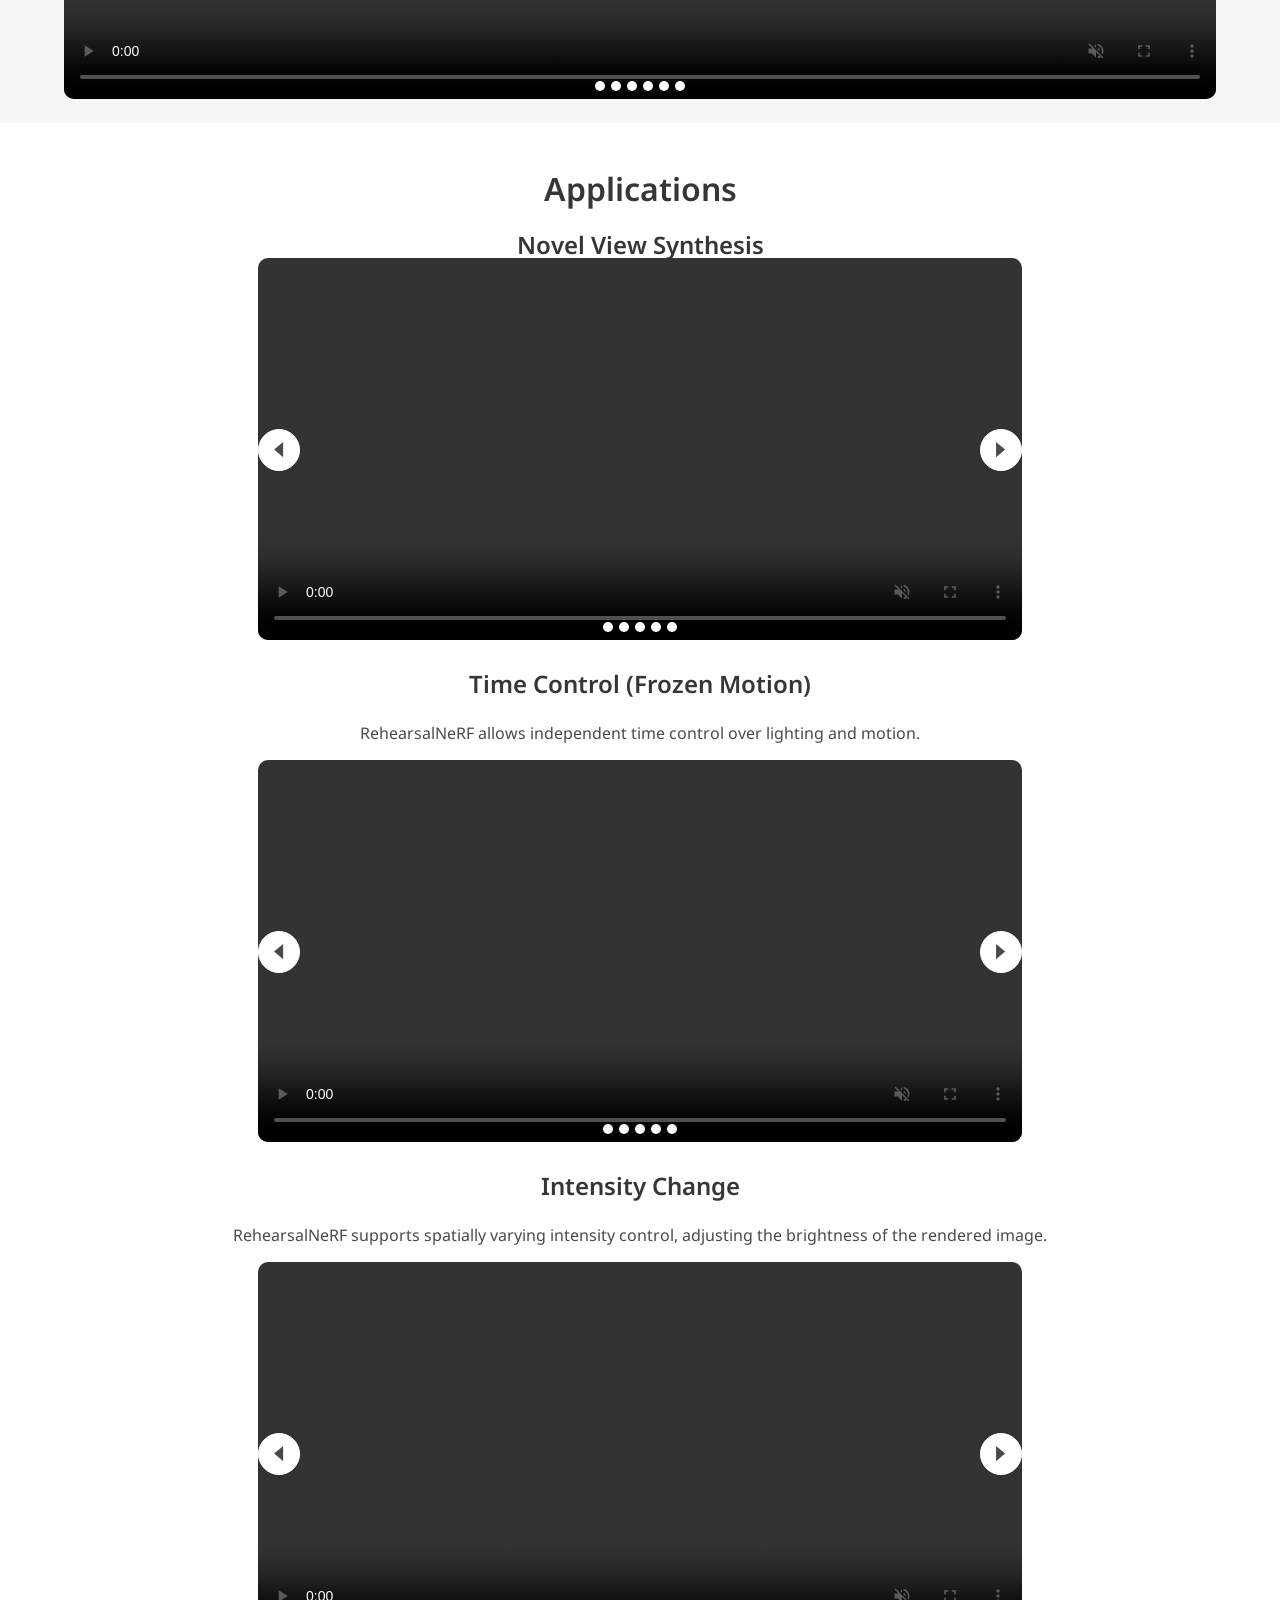
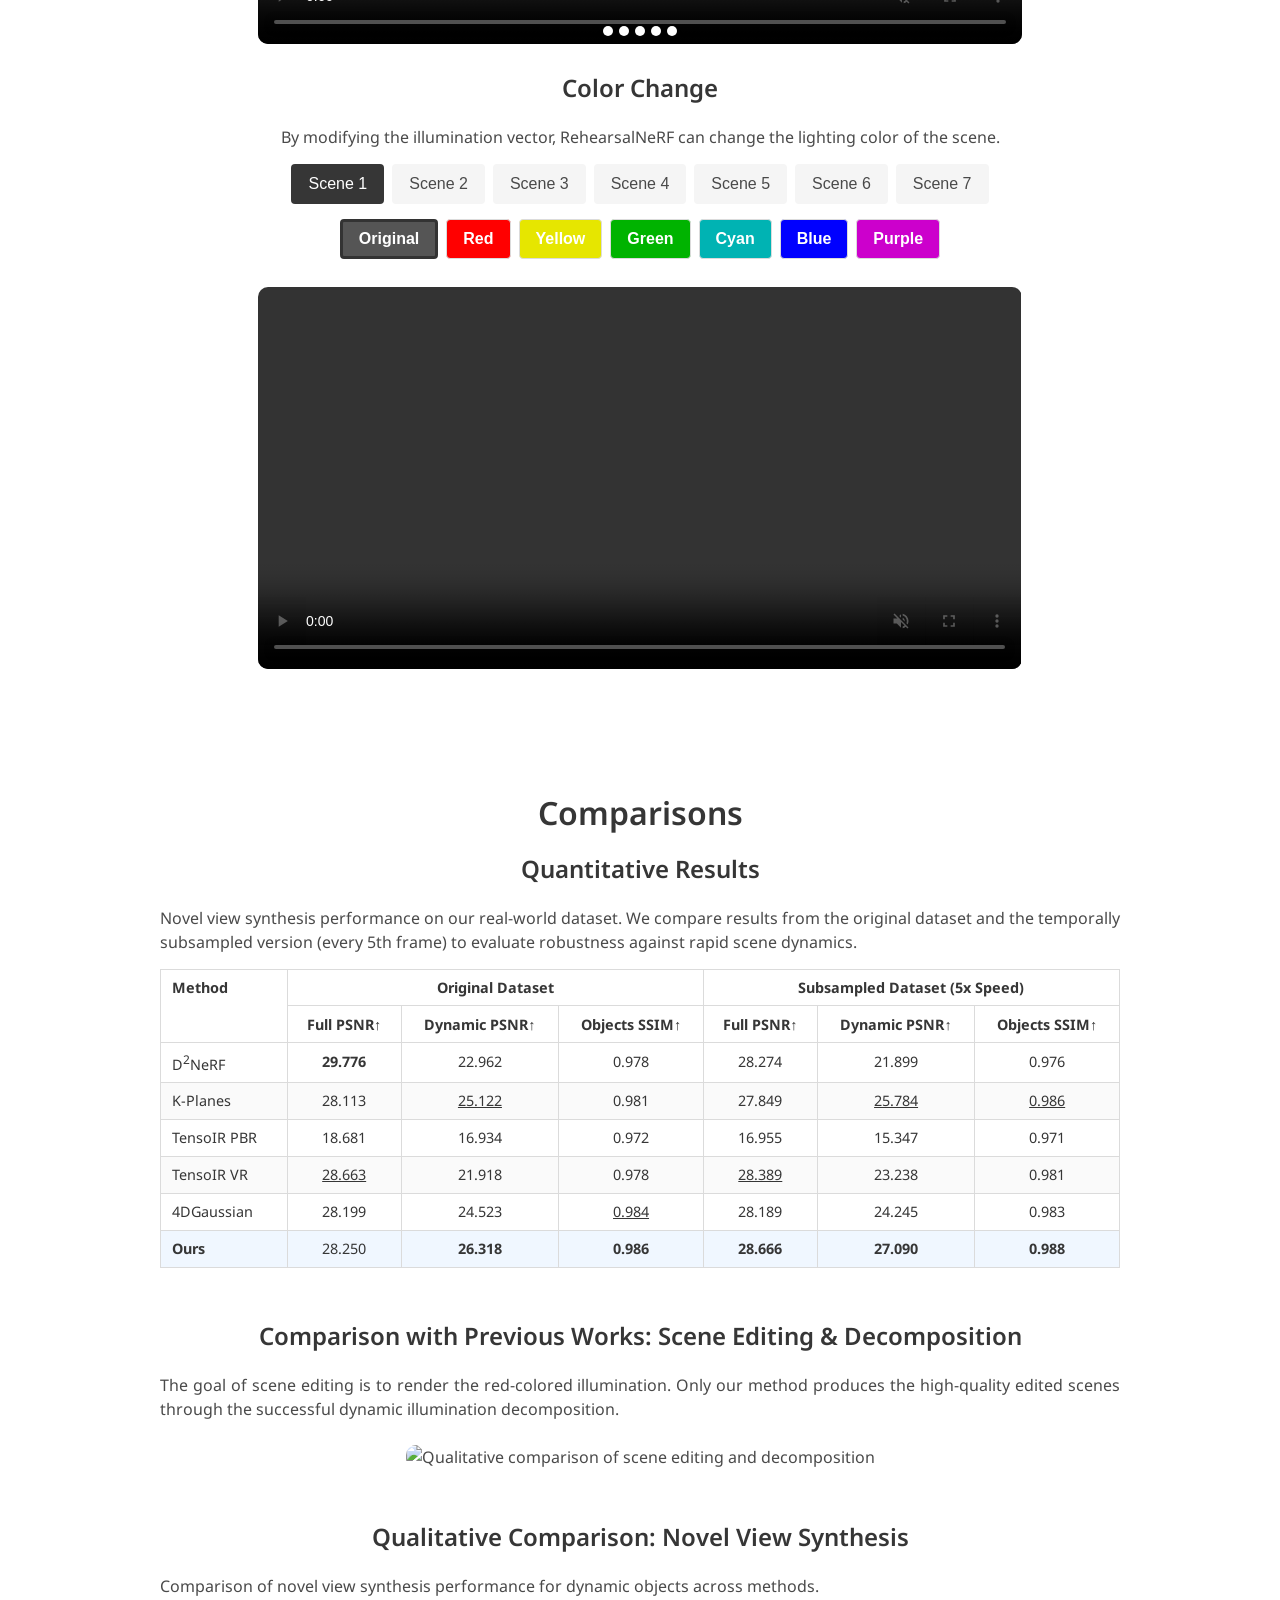
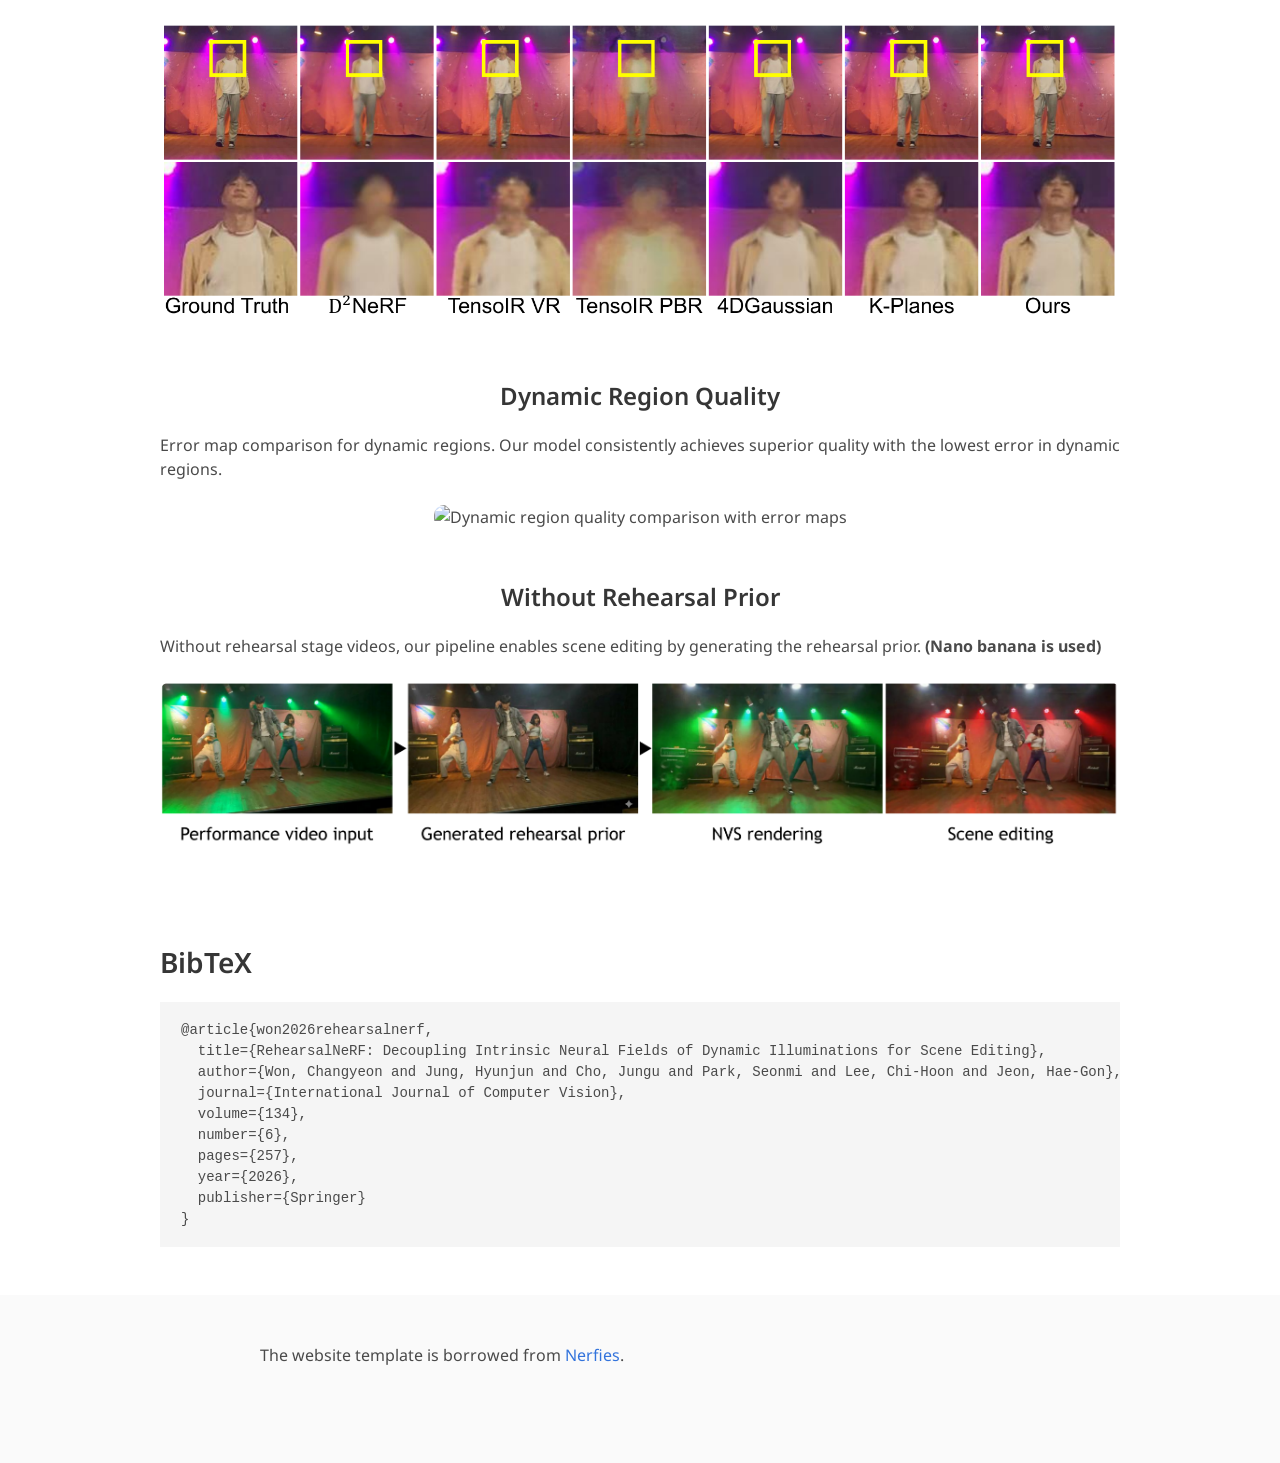
==== commit 56f42a3c: "Update teaser video and add decomposition videos" ====
--- a/RehearsalNeRF/index.html
+++ b/RehearsalNeRF/index.html
@@ -93,46 +93,13 @@
 </section>
 
 
-<!-- ===== Concept Videos ===== -->
+<!-- ===== Teaser Video ===== -->
 <section class="hero teaser">
   <div class="container is-max-desktop">
     <div class="hero-body" style="padding-top: 10px;">
-      <!-- Input -->
-      <div class="columns is-centered">
-        <div class="column is-half has-text-centered">
-          <h4 class="title is-5">Main Stage</h4>
-          <video autoplay controls muted loop playsinline style="width: 100%; border-radius: 10px;">
-            <source src="./static/videos/main_input.mp4" type="video/mp4">
-          </video>
-        </div>
-        <div class="column is-half has-text-centered">
-          <h4 class="title is-5">Rehearsal Stage</h4>
-          <video autoplay controls muted loop playsinline style="width: 100%; border-radius: 10px;">
-            <source src="./static/videos/rehearsal.mp4" type="video/mp4">
-          </video>
-        </div>
-      </div>
-      <!-- Arrow -->
-      <div class="has-text-centered" style="font-size: 2rem; margin: 10px 0;">&#8595;</div>
-      <!-- Output -->
-      <div class="columns is-centered">
-        <div class="column has-text-centered">
-          <h4 class="title is-5">Static Objects</h4>
-          <img src="./static/images/static_frame0.png" alt="Static Objects" style="width: 100%; border-radius: 10px;">
-        </div>
-        <div class="column has-text-centered">
-          <h4 class="title is-5">Dynamic Objects</h4>
-          <video autoplay controls muted loop playsinline style="width: 100%; border-radius: 10px;">
-            <source src="./static/videos/decouple_dynamic.mp4" type="video/mp4">
-          </video>
-        </div>
-        <div class="column has-text-centered">
-          <h4 class="title is-5">Dynamic Illumination</h4>
-          <video autoplay controls muted loop playsinline style="width: 100%; border-radius: 10px;">
-            <source src="./static/videos/decouple_illumination.mp4" type="video/mp4">
-          </video>
-        </div>
-      </div>
+      <video autoplay controls muted loop playsinline style="width: 100%; border-radius: 10px;">
+        <source src="./static/videos/teaser_main.mp4" type="video/mp4">
+      </video>
       <h2 class="subtitle has-text-centered" style="margin-top: 15px;">
         <span class="dnerf">RehearsalNeRF</span> decomposes scenes into static objects, dynamic objects, and dynamic illumination, enabling independent control of each component.
       </h2>
--- a/RehearsalNeRF/static/css/index.css
+++ b/RehearsalNeRF/static/css/index.css
@@ -116,9 +116,9 @@
 }
 
 .results-carousel .item {
-  margin: 5px;
+  margin: 0;
   overflow: hidden;
-  border: 1px solid #bbb;
+  border: none;
   border-radius: 10px;
   padding: 0;
   font-size: 0;
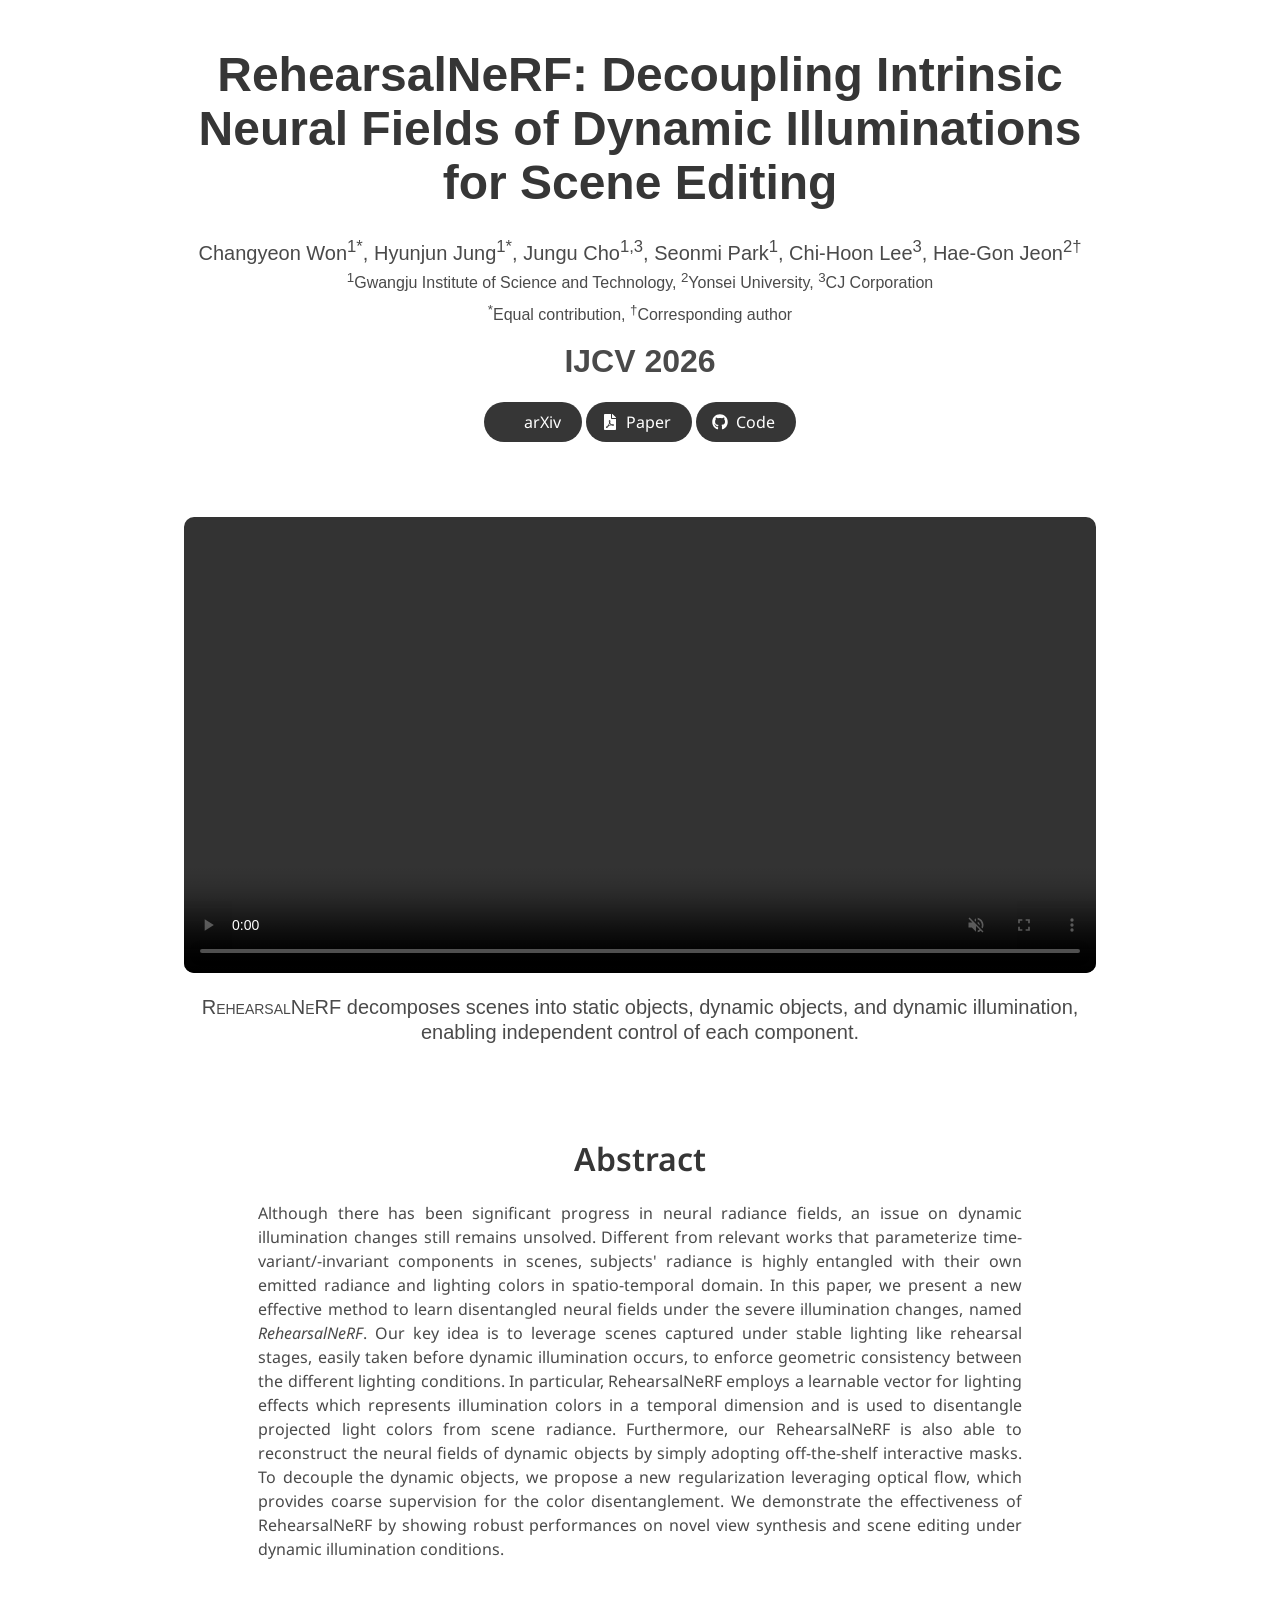
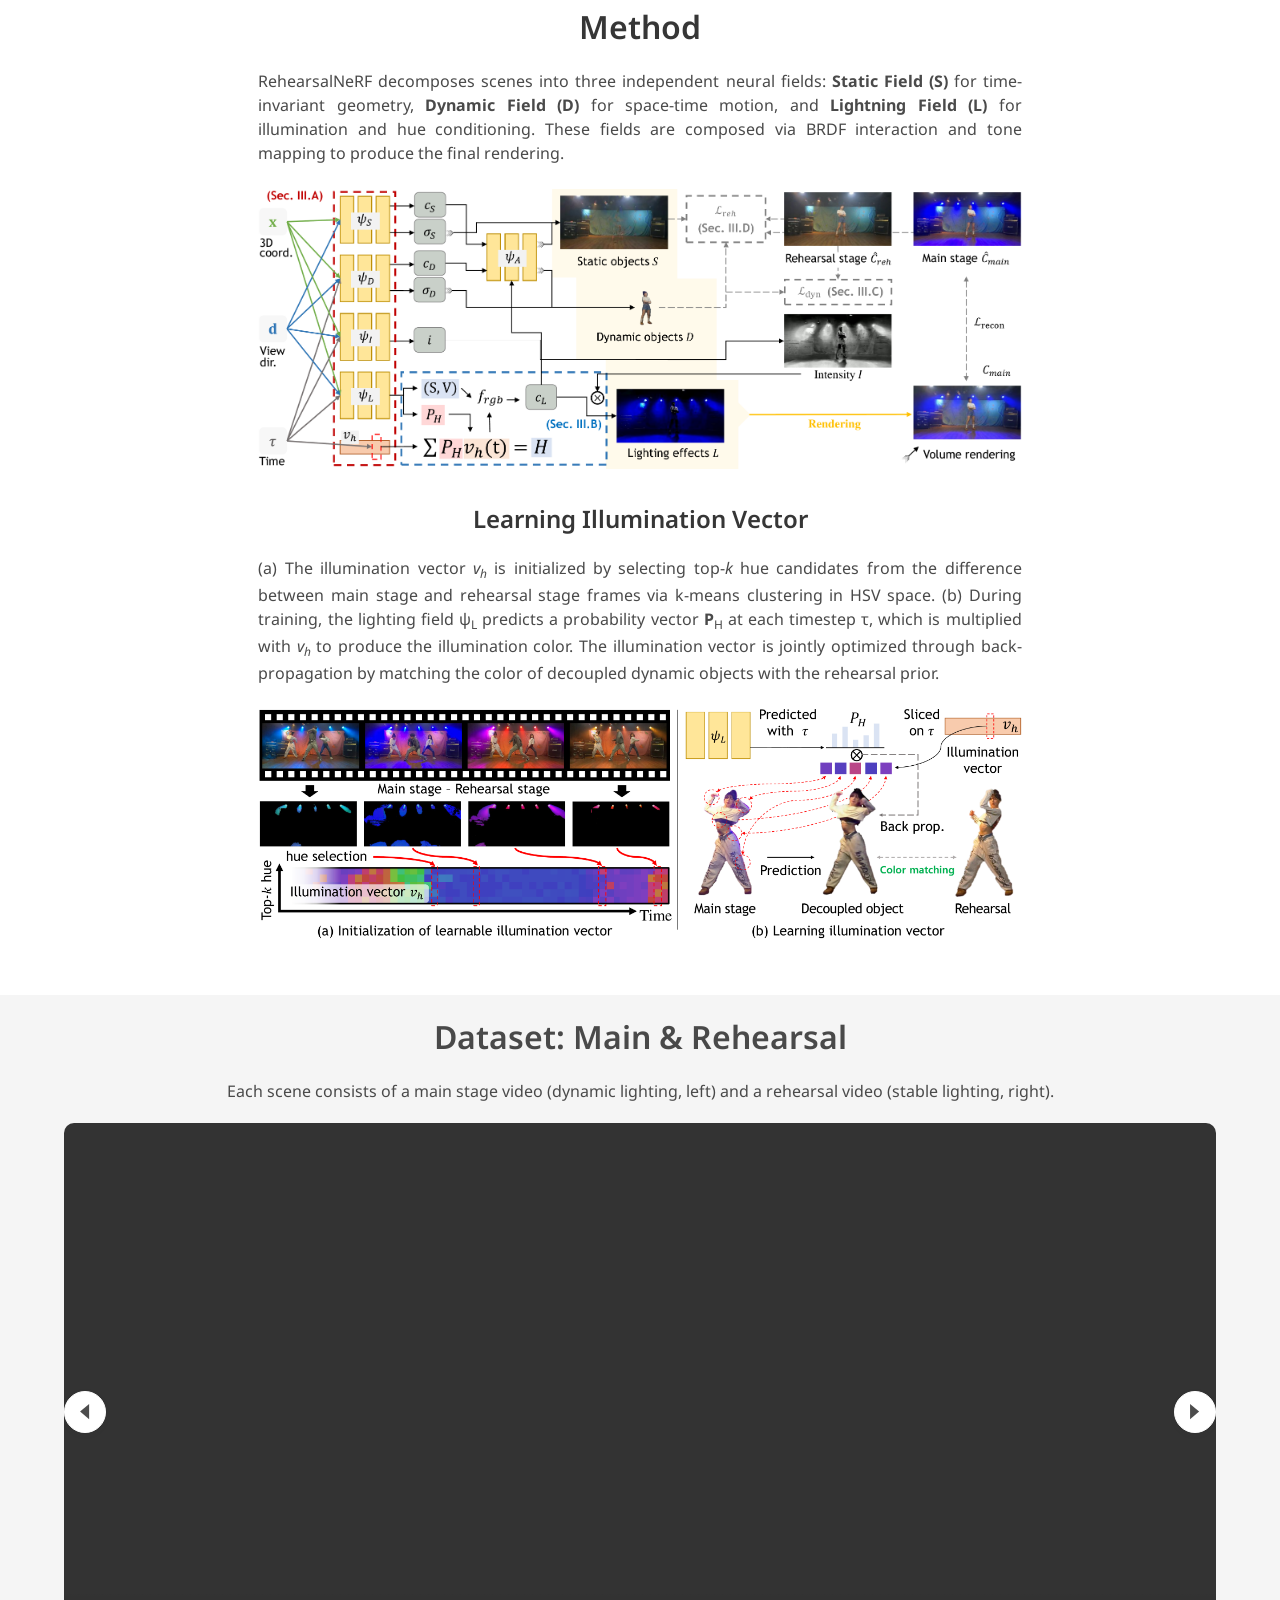
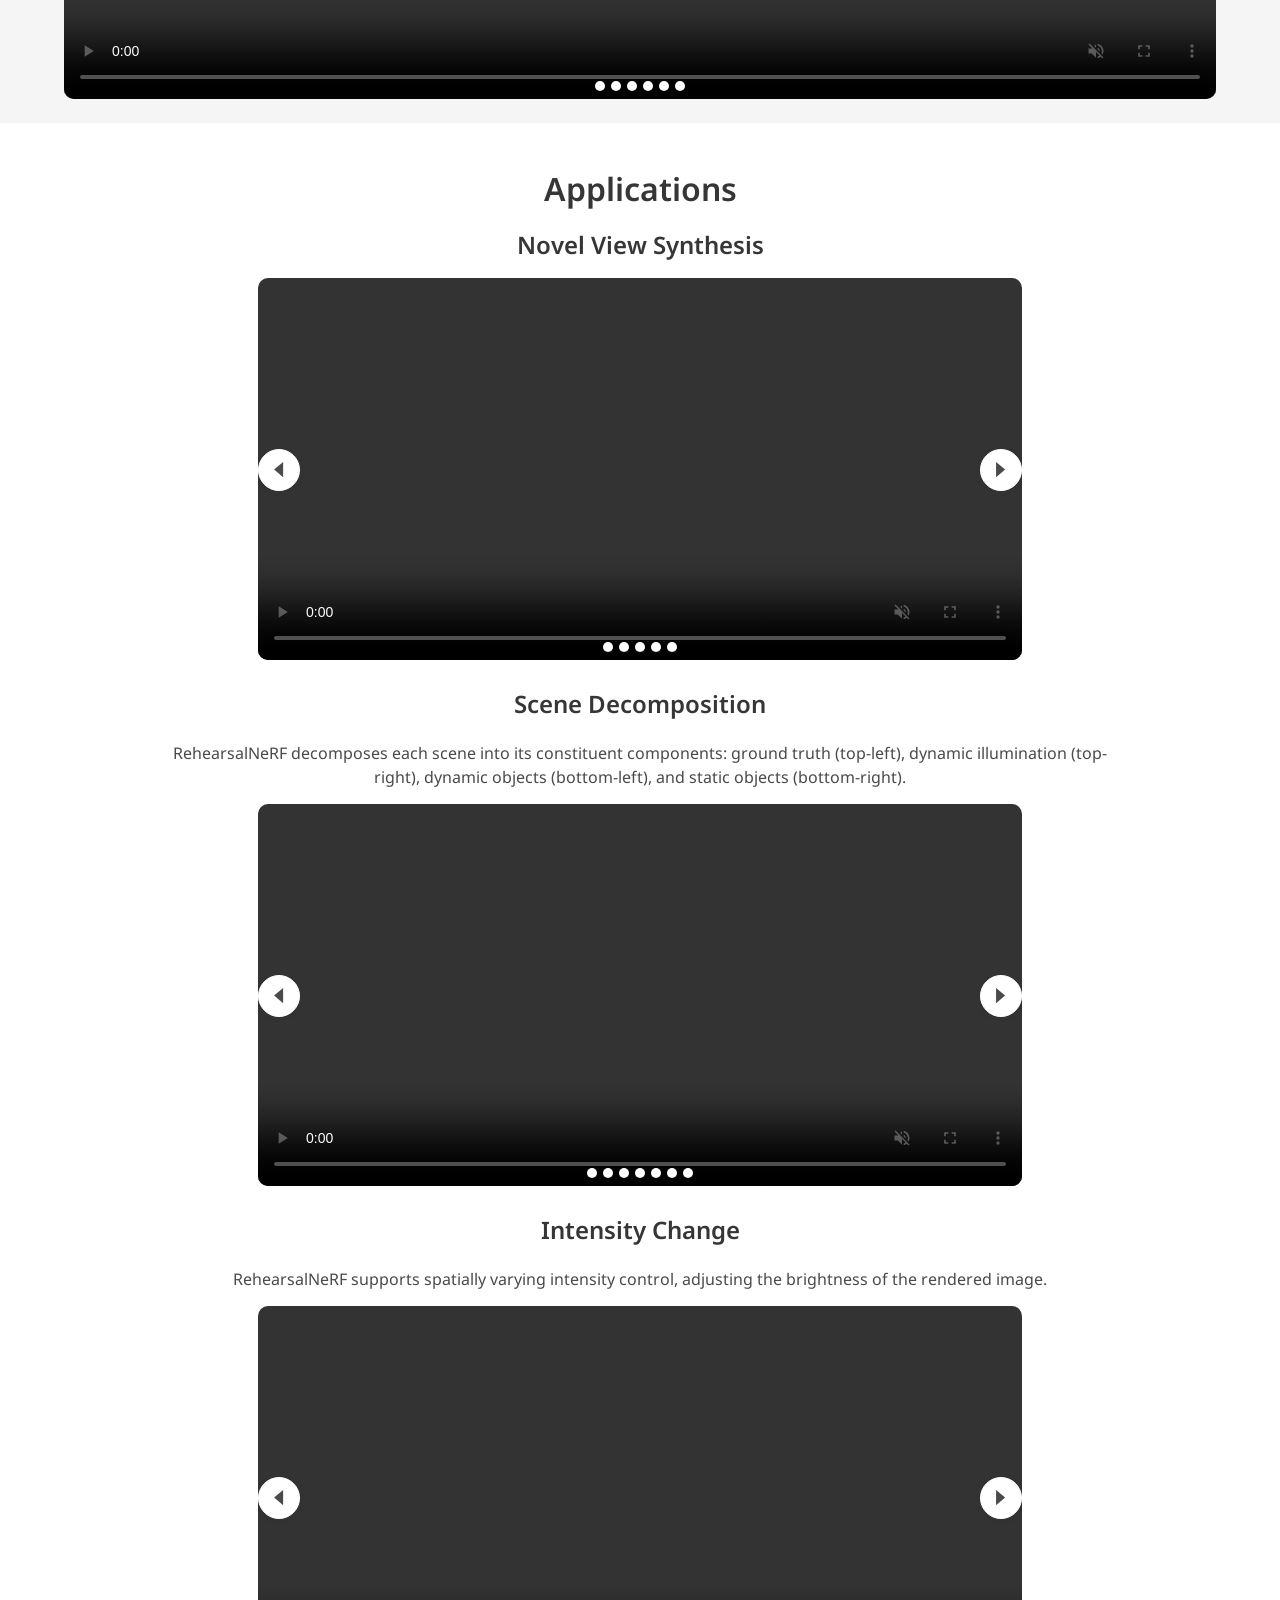
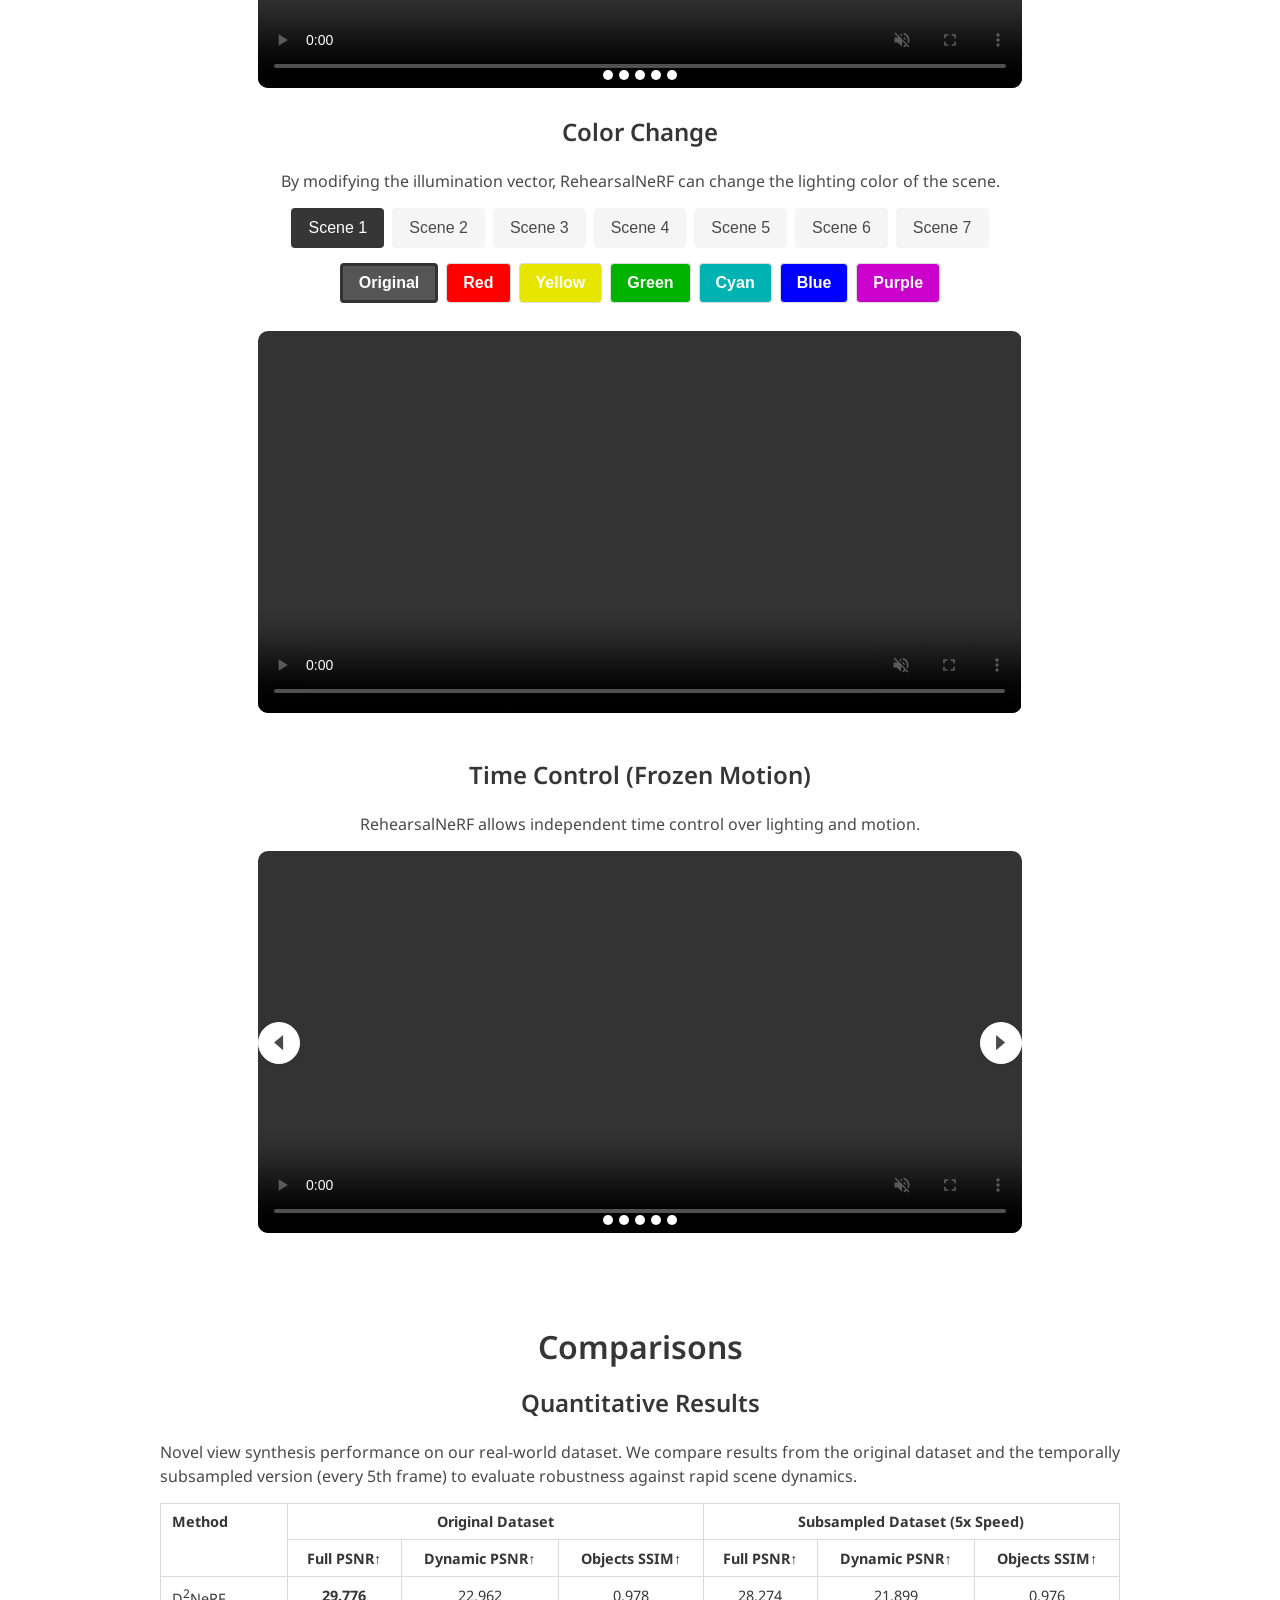
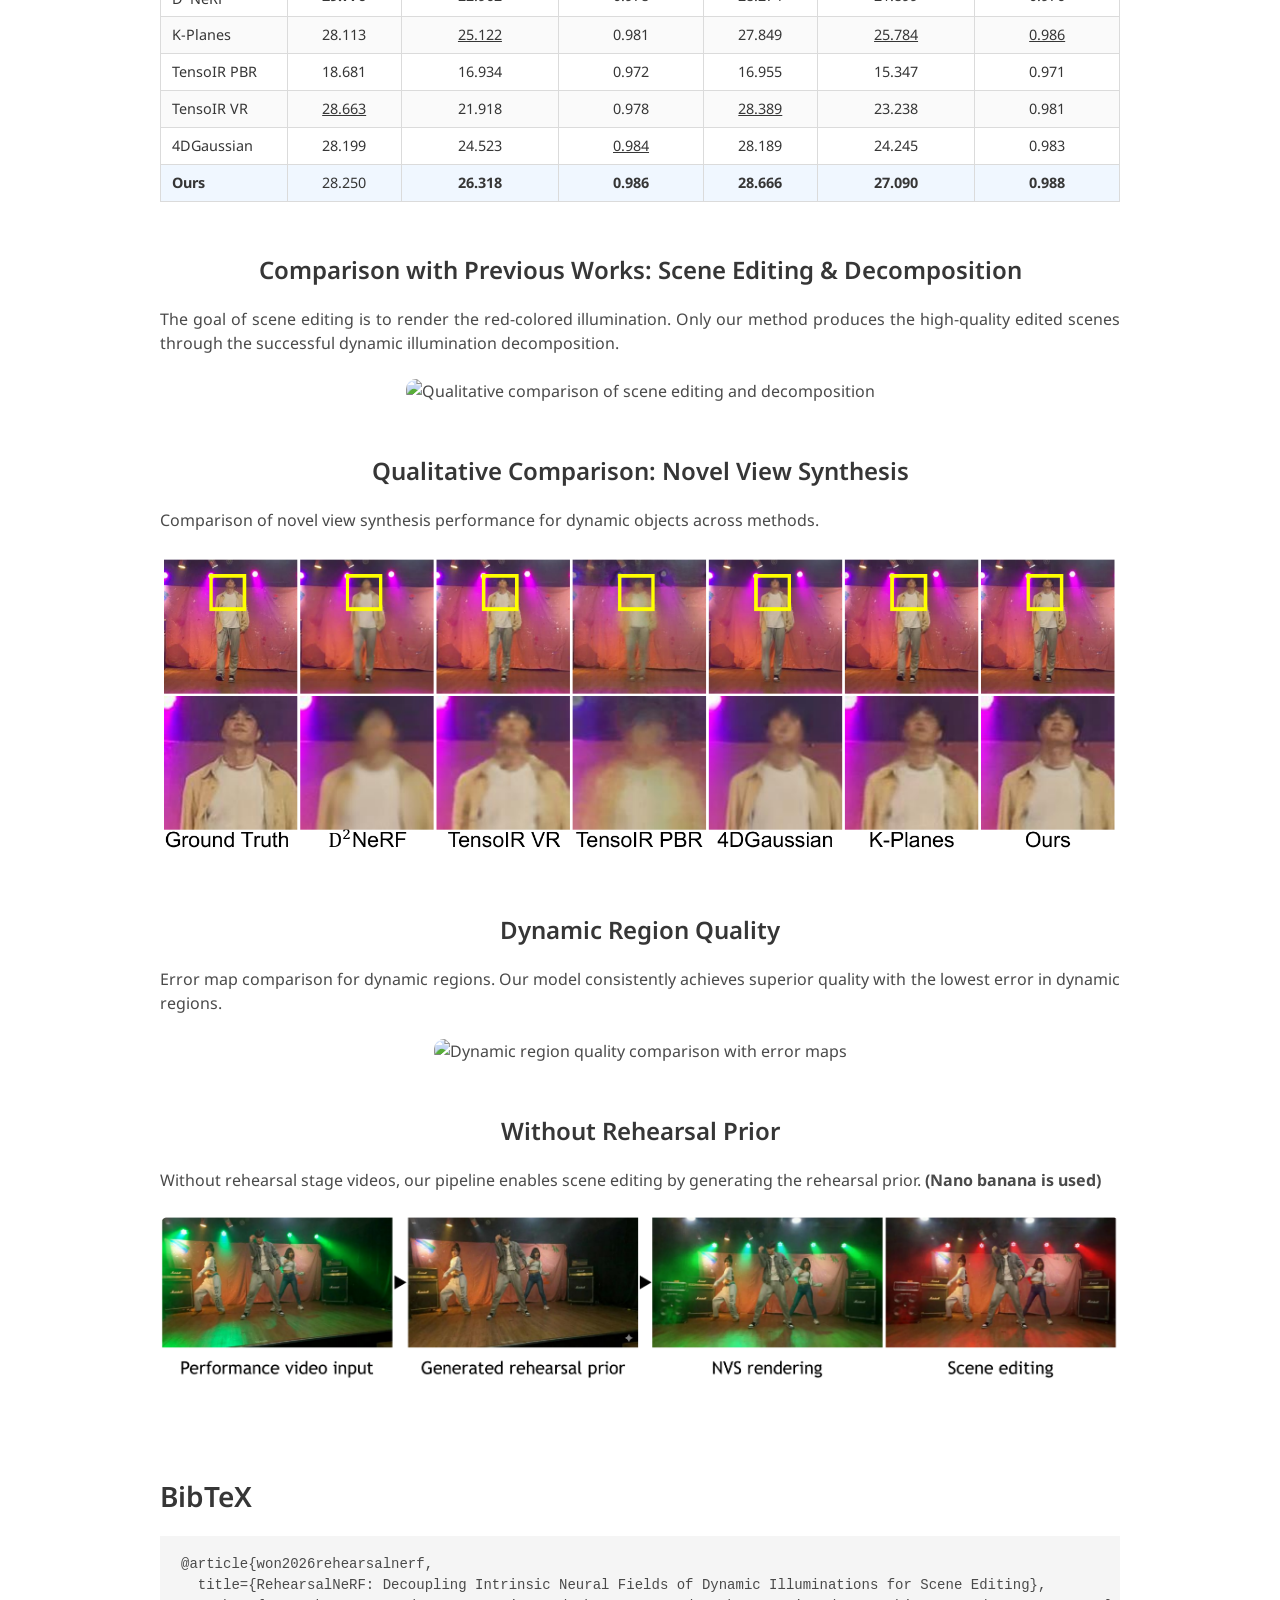
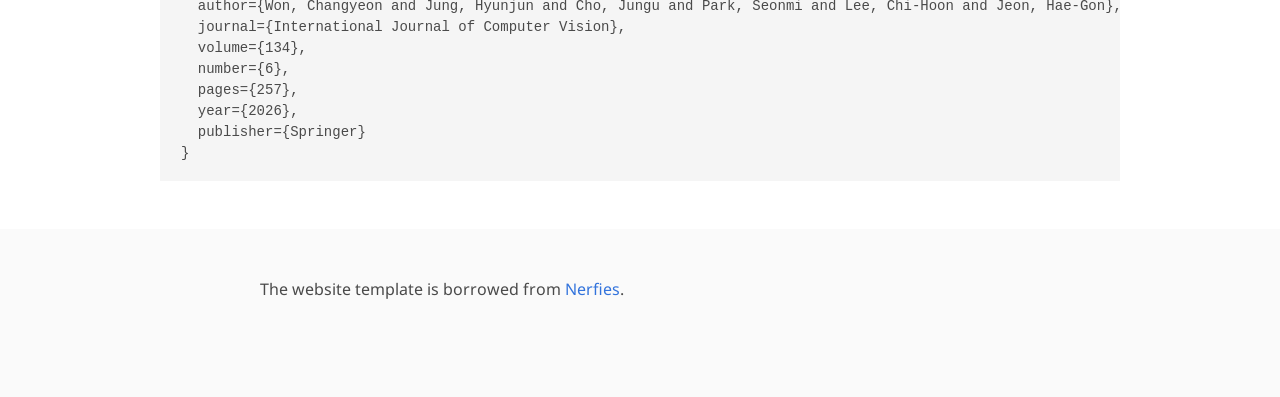
==== commit edb17e02: "Move Time Control after Color Change" ====
--- a/RehearsalNeRF/index.html
+++ b/RehearsalNeRF/index.html
@@ -209,7 +209,7 @@
     <h2 class="title is-3 has-text-centered">Applications</h2>
 
     <!-- Novel View Synthesis -->
-    <h3 class="title is-4 has-text-centered">Novel View Synthesis</h3>
+    <h3 class="title is-4 has-text-centered" style="margin-bottom: 20px;">Novel View Synthesis</h3>
   </div>
 
   <div class="container is-max-desktop">
@@ -246,41 +246,51 @@
     </div>
   </div>
 
-  <!-- Time Control (Frozen Motion) -->
+  <!-- Scene Decomposition -->
   <div class="container is-max-desktop" style="margin-top: 30px;">
-    <h3 class="title is-4 has-text-centered">Time Control (Frozen Motion)</h3>
+    <h3 class="title is-4 has-text-centered">Scene Decomposition</h3>
     <p class="content has-text-centered" style="margin-bottom: 15px;">
-      RehearsalNeRF allows independent time control over lighting and motion.
+      RehearsalNeRF decomposes each scene into its constituent components: ground truth (top-left), dynamic illumination (top-right), dynamic objects (bottom-left), and static objects (bottom-right).
     </p>
   </div>
 
   <div class="container is-max-desktop">
     <div class="columns is-centered">
       <div class="column is-four-fifths">
-        <div id="frozen-carousel" class="carousel results-carousel">
-          <div class="item">
-            <video poster="" autoplay controls muted loop playsinline height="100%">
-              <source src="./static/videos/selected/frozen_motion_000/scene01_step120000_frozen_motion_000.mp4" type="video/mp4">
-            </video>
-          </div>
-          <div class="item">
-            <video poster="" autoplay controls muted loop playsinline height="100%">
-              <source src="./static/videos/selected/frozen_motion_000/scene02_step120000_frozen_motion_000.mp4" type="video/mp4">
-            </video>
-          </div>
-          <div class="item">
-            <video poster="" autoplay controls muted loop playsinline height="100%">
-              <source src="./static/videos/selected/frozen_motion_000/scene05_step120000_frozen_motion_000.mp4" type="video/mp4">
-            </video>
-          </div>
-          <div class="item">
-            <video poster="" autoplay controls muted loop playsinline height="100%">
-              <source src="./static/videos/selected/frozen_motion_000/scene06_step120000_frozen_motion_000.mp4" type="video/mp4">
-            </video>
-          </div>
-          <div class="item">
-            <video poster="" autoplay controls muted loop playsinline height="100%">
-              <source src="./static/videos/selected/frozen_motion_000/scene15_step120000_frozen_motion_000.mp4" type="video/mp4">
+        <div id="decomp-carousel" class="carousel results-carousel">
+          <div class="item">
+            <video poster="" autoplay controls muted loop playsinline height="100%">
+              <source src="./static/videos/selected/decomp_grid/scene01_decomp.mp4" type="video/mp4">
+            </video>
+          </div>
+          <div class="item">
+            <video poster="" autoplay controls muted loop playsinline height="100%">
+              <source src="./static/videos/selected/decomp_grid/scene02_decomp.mp4" type="video/mp4">
+            </video>
+          </div>
+          <div class="item">
+            <video poster="" autoplay controls muted loop playsinline height="100%">
+              <source src="./static/videos/selected/decomp_grid/scene03_decomp.mp4" type="video/mp4">
+            </video>
+          </div>
+          <div class="item">
+            <video poster="" autoplay controls muted loop playsinline height="100%">
+              <source src="./static/videos/selected/decomp_grid/scene05_decomp.mp4" type="video/mp4">
+            </video>
+          </div>
+          <div class="item">
+            <video poster="" autoplay controls muted loop playsinline height="100%">
+              <source src="./static/videos/selected/decomp_grid/scene15_decomp.mp4" type="video/mp4">
+            </video>
+          </div>
+          <div class="item">
+            <video poster="" autoplay controls muted loop playsinline height="100%">
+              <source src="./static/videos/selected/decomp_grid/scene16_decomp.mp4" type="video/mp4">
+            </video>
+          </div>
+          <div class="item">
+            <video poster="" autoplay controls muted loop playsinline height="100%">
+              <source src="./static/videos/selected/decomp_grid/scene19_decomp.mp4" type="video/mp4">
             </video>
           </div>
         </div>
@@ -414,6 +424,49 @@
     </script>
 
   </div>
+
+  <!-- Time Control (Frozen Motion) -->
+  <div class="container is-max-desktop" style="margin-top: 30px;">
+    <h3 class="title is-4 has-text-centered">Time Control (Frozen Motion)</h3>
+    <p class="content has-text-centered" style="margin-bottom: 15px;">
+      RehearsalNeRF allows independent time control over lighting and motion.
+    </p>
+  </div>
+
+  <div class="container is-max-desktop">
+    <div class="columns is-centered">
+      <div class="column is-four-fifths">
+        <div id="frozen-carousel" class="carousel results-carousel">
+          <div class="item">
+            <video poster="" autoplay controls muted loop playsinline height="100%">
+              <source src="./static/videos/selected/frozen_motion_000/scene01_step120000_frozen_motion_000.mp4" type="video/mp4">
+            </video>
+          </div>
+          <div class="item">
+            <video poster="" autoplay controls muted loop playsinline height="100%">
+              <source src="./static/videos/selected/frozen_motion_000/scene02_step120000_frozen_motion_000.mp4" type="video/mp4">
+            </video>
+          </div>
+          <div class="item">
+            <video poster="" autoplay controls muted loop playsinline height="100%">
+              <source src="./static/videos/selected/frozen_motion_000/scene05_step120000_frozen_motion_000.mp4" type="video/mp4">
+            </video>
+          </div>
+          <div class="item">
+            <video poster="" autoplay controls muted loop playsinline height="100%">
+              <source src="./static/videos/selected/frozen_motion_000/scene06_step120000_frozen_motion_000.mp4" type="video/mp4">
+            </video>
+          </div>
+          <div class="item">
+            <video poster="" autoplay controls muted loop playsinline height="100%">
+              <source src="./static/videos/selected/frozen_motion_000/scene15_step120000_frozen_motion_000.mp4" type="video/mp4">
+            </video>
+          </div>
+        </div>
+      </div>
+    </div>
+  </div>
+
 </section>
 
 
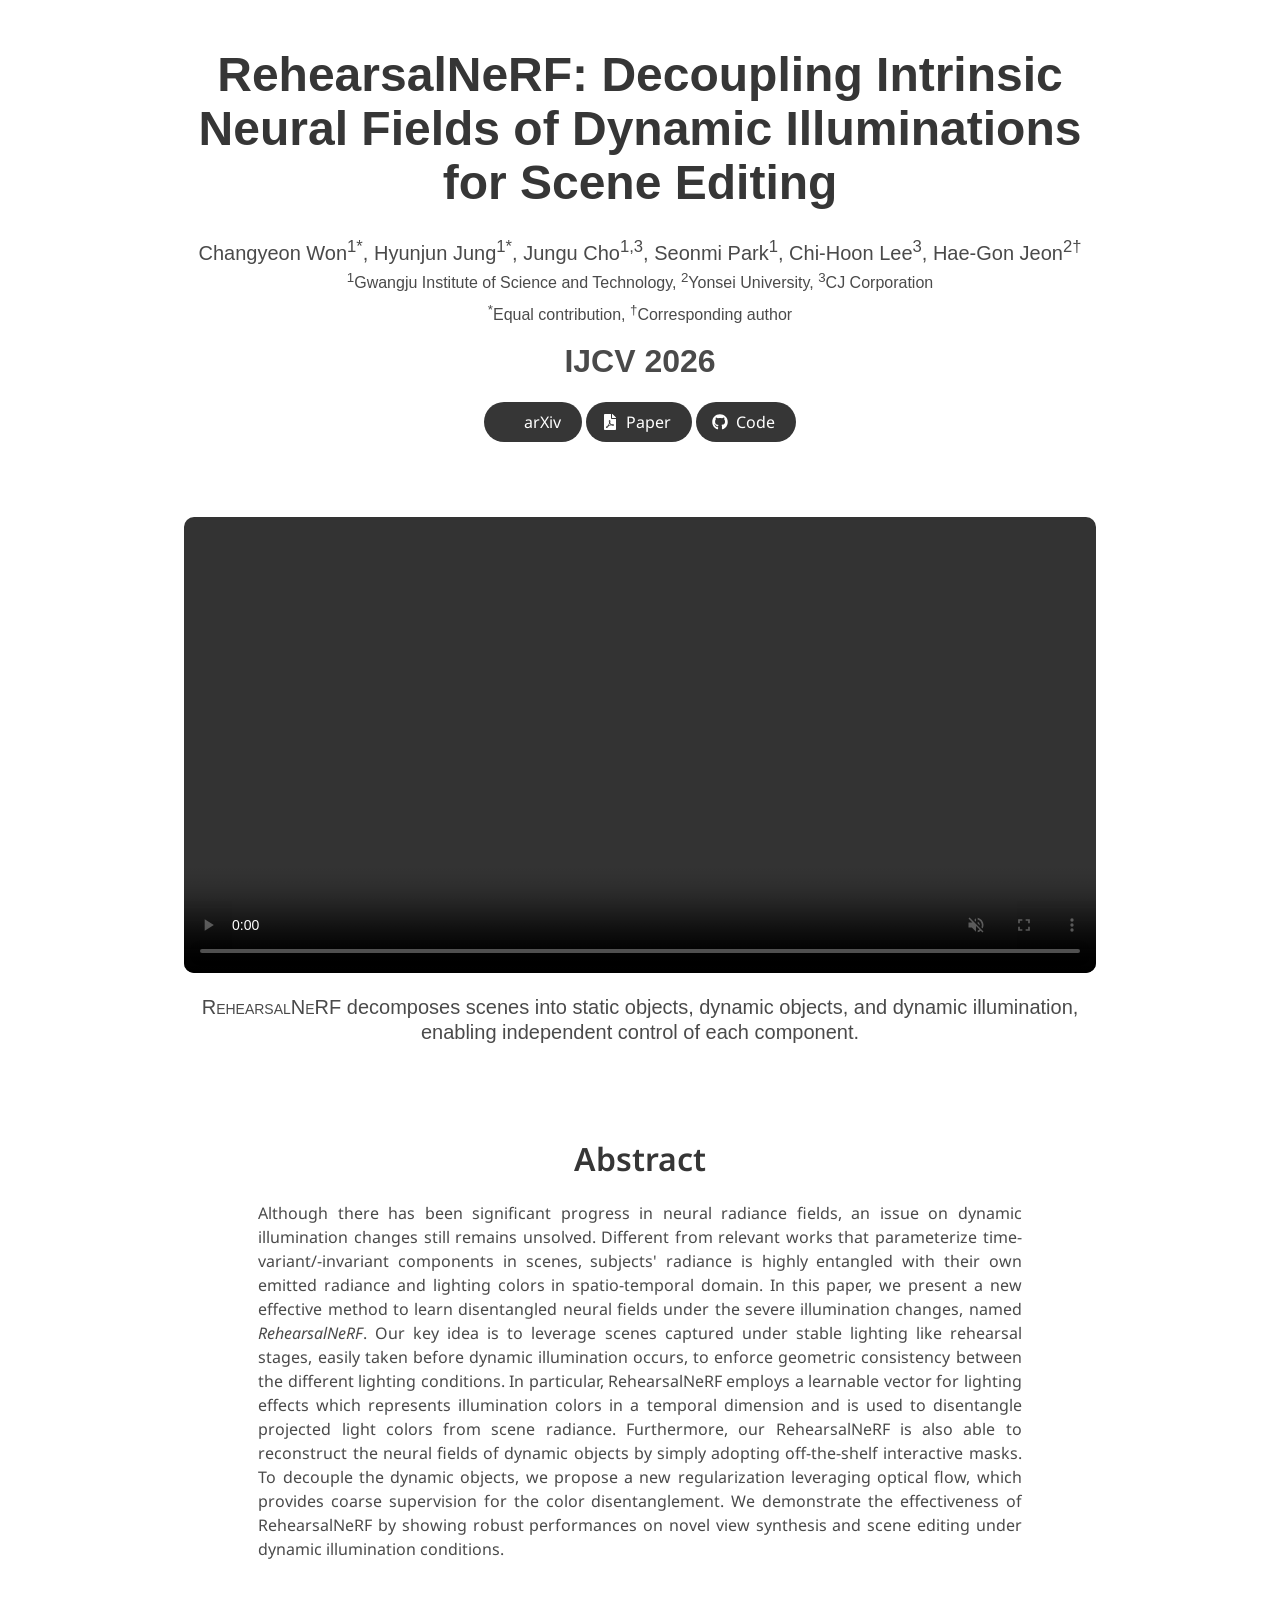
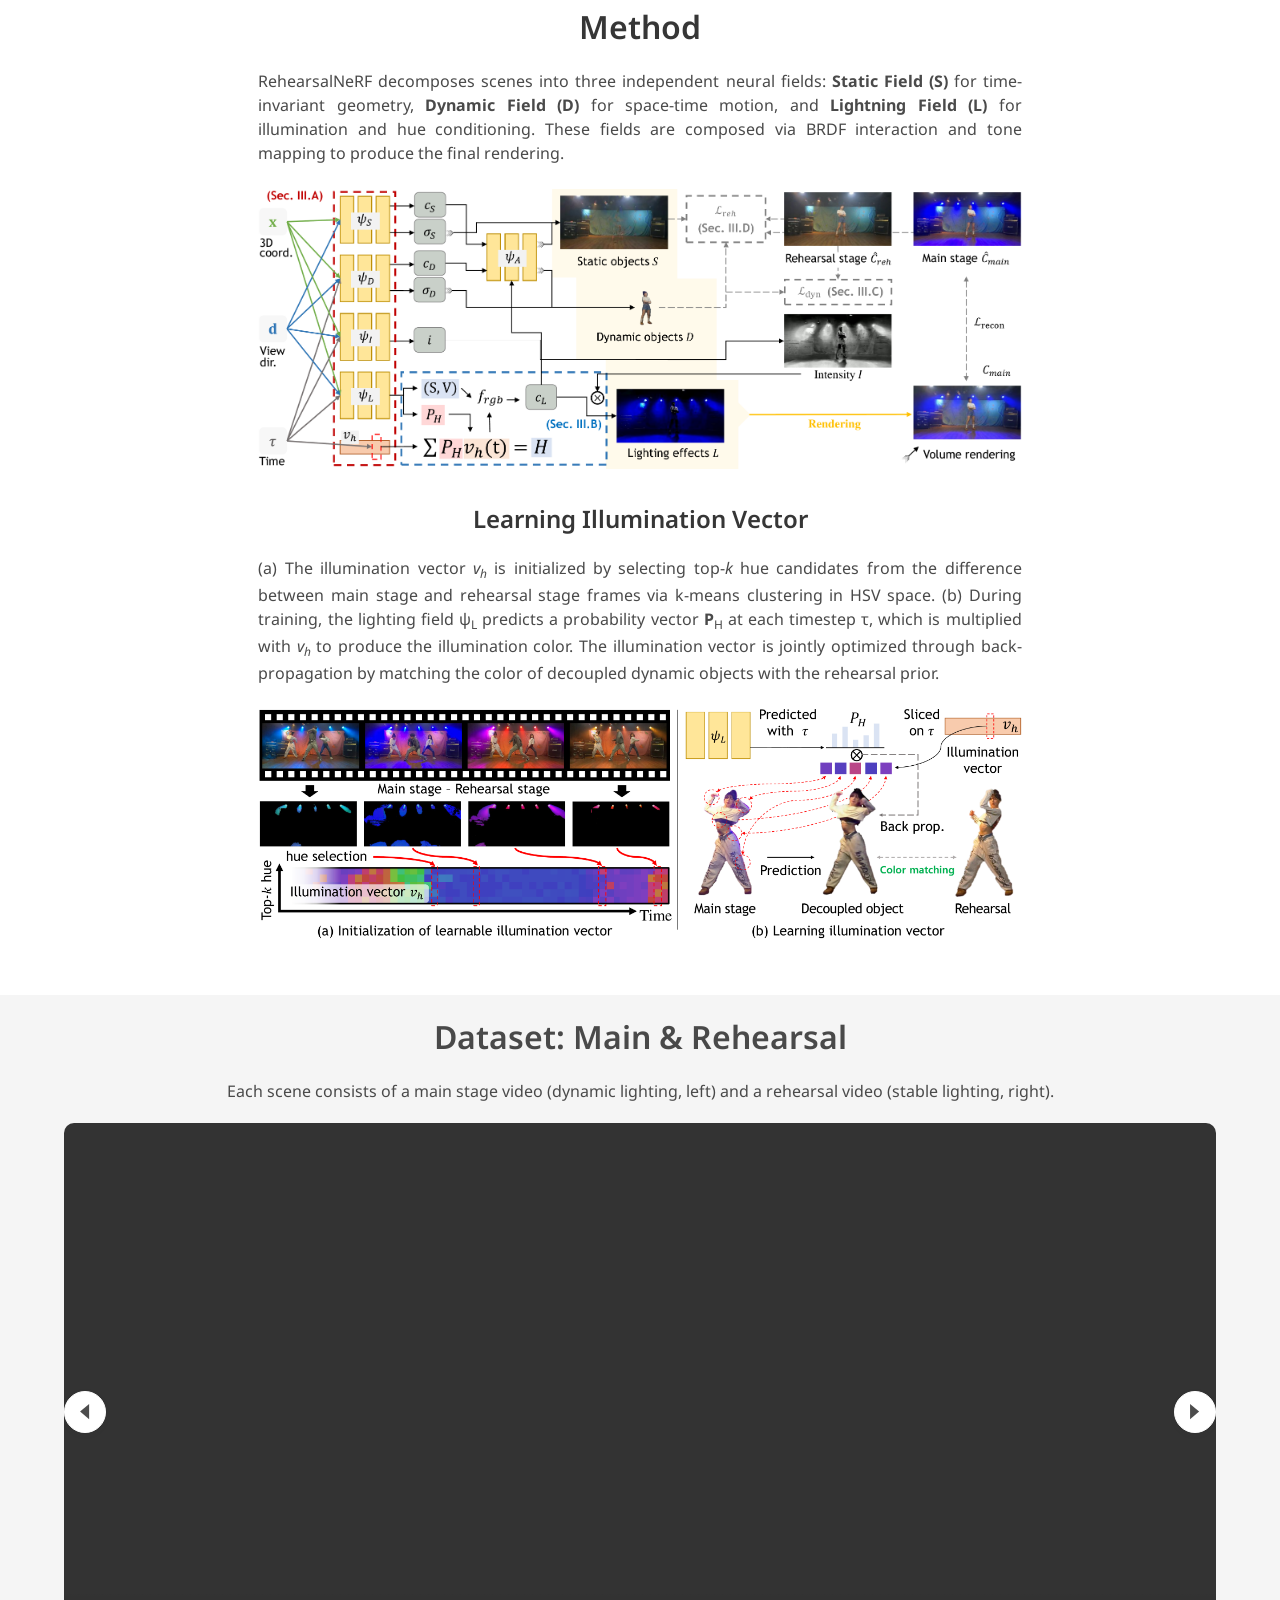
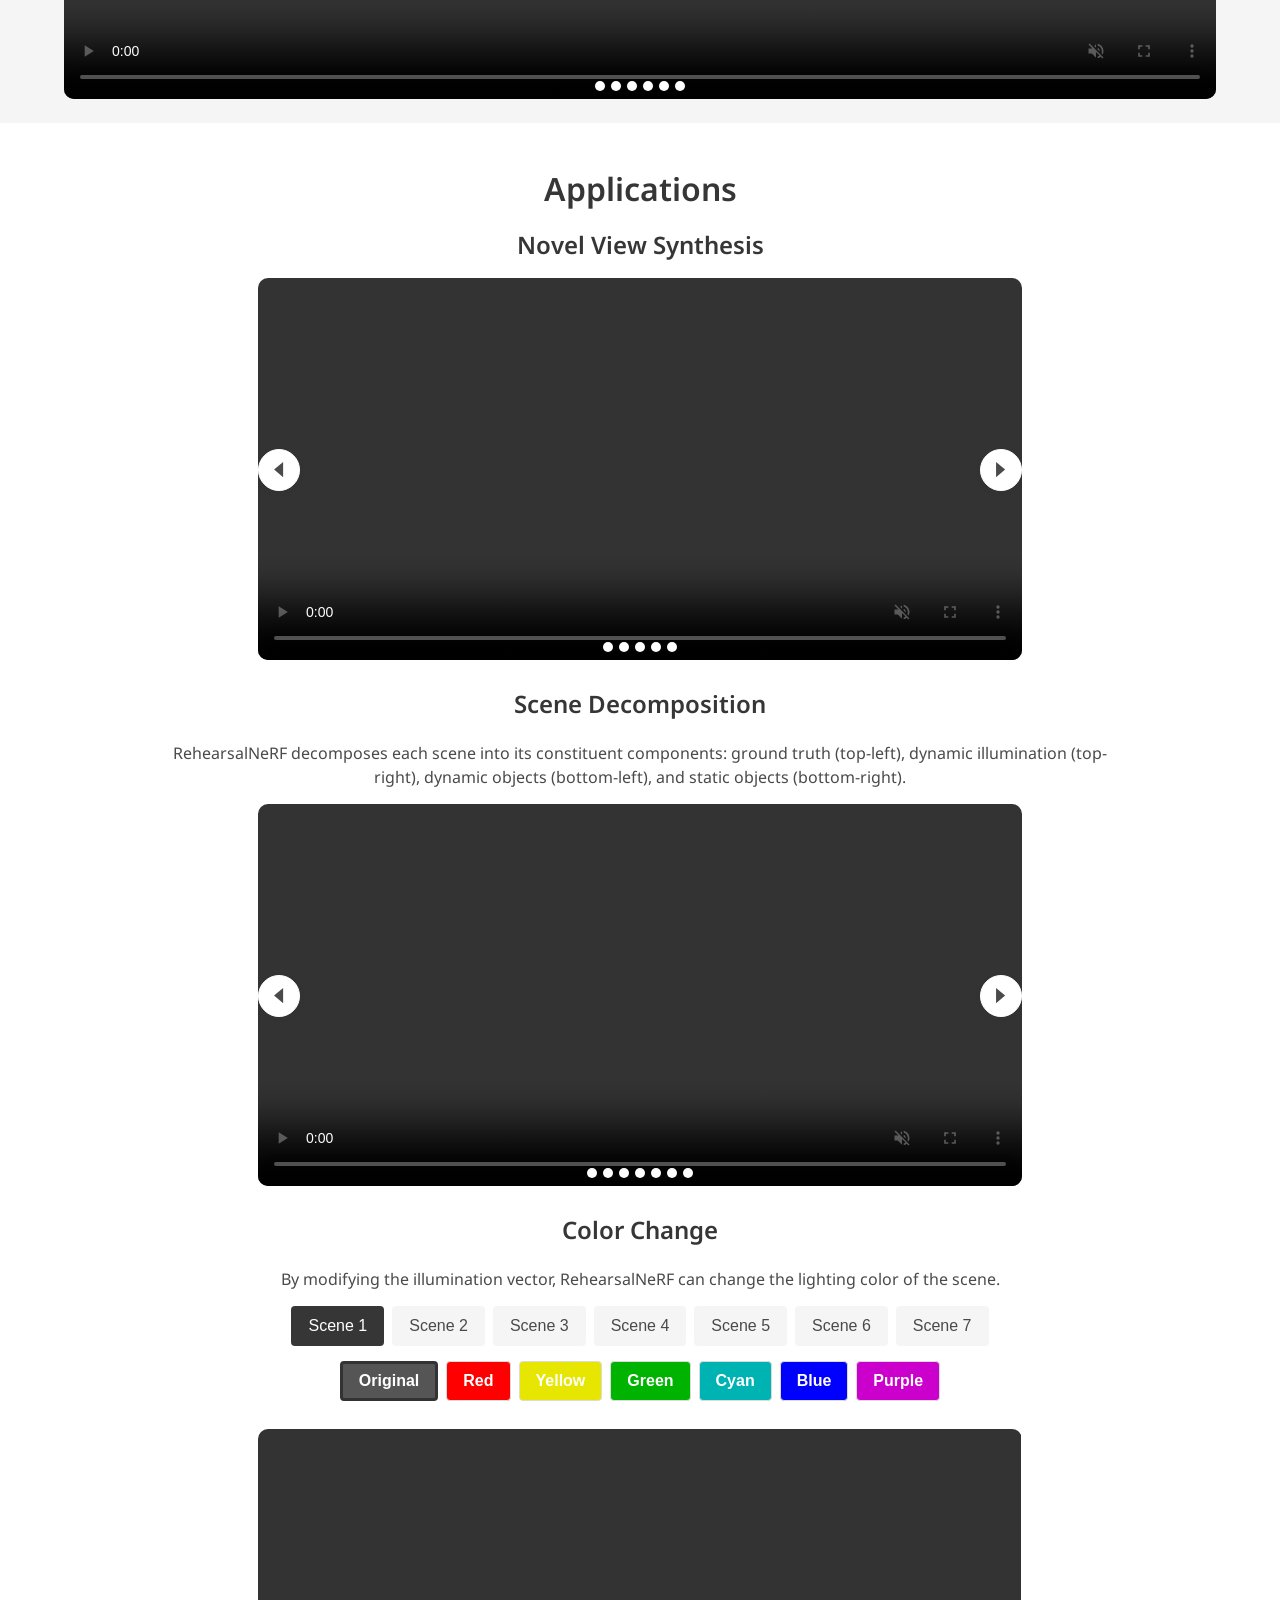
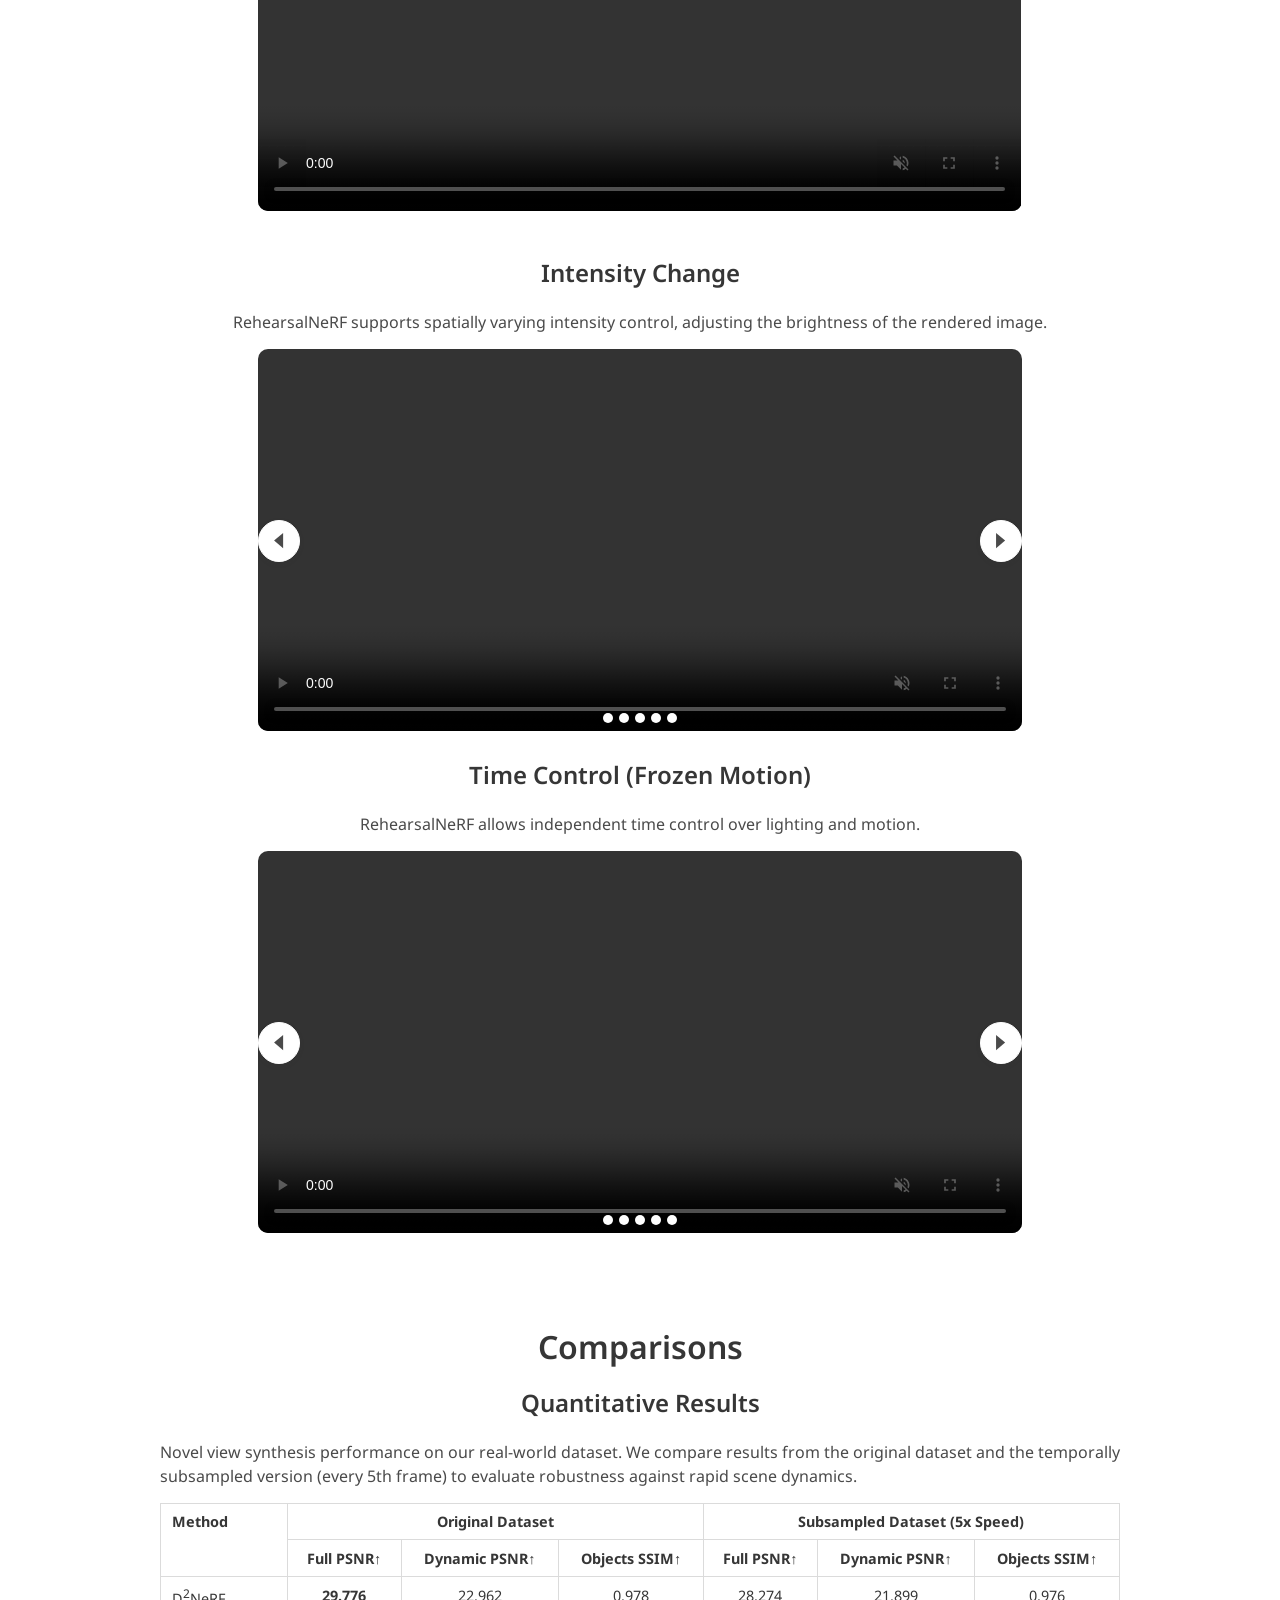
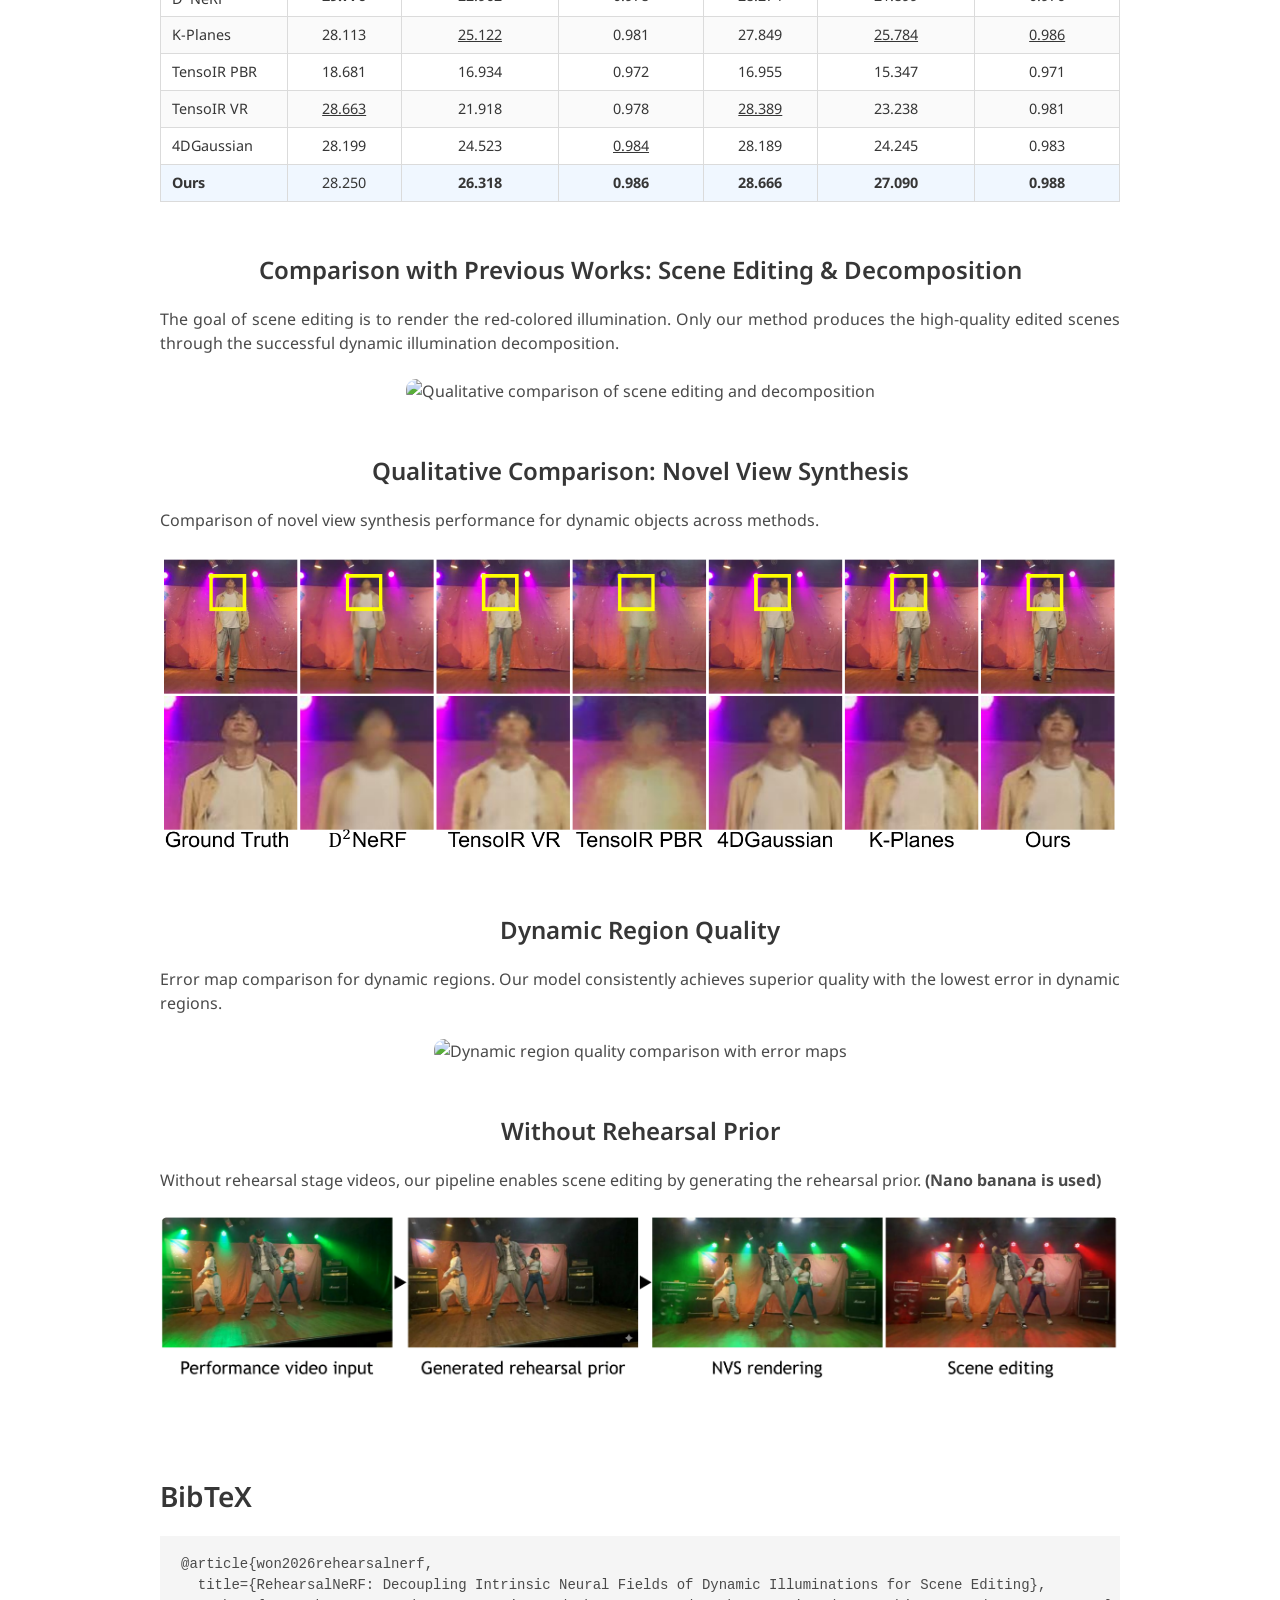
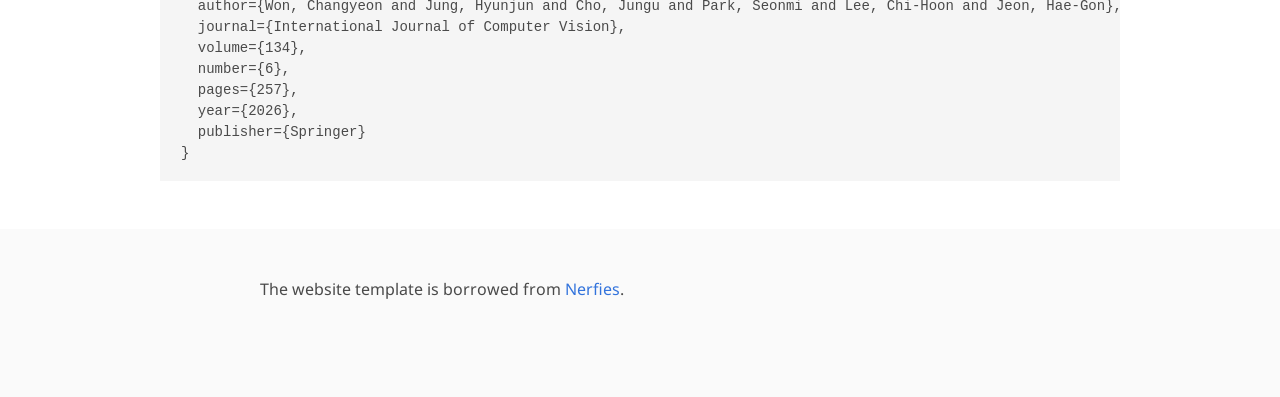
==== commit 7dac9227: "Reorder applications: Color, Intensity, Time Control" ====
--- a/RehearsalNeRF/index.html
+++ b/RehearsalNeRF/index.html
@@ -298,50 +298,6 @@
     </div>
   </div>
 
-  <!-- Intensity Change -->
-  <div class="container is-max-desktop" style="margin-top: 30px;">
-    <div class="has-text-centered">
-      <h3 class="title is-4">Intensity Change</h3>
-      <p class="content has-text-centered" style="margin-bottom: 15px;">
-        RehearsalNeRF supports spatially varying intensity control, adjusting the brightness of the rendered image.
-      </p>
-    </div>
-  </div>
-
-  <div class="container is-max-desktop">
-    <div class="columns is-centered">
-      <div class="column is-four-fifths">
-        <div id="intensity-carousel" class="carousel results-carousel">
-          <div class="item">
-            <video poster="" autoplay controls muted loop playsinline height="100%">
-              <source src="./static/videos/selected/intensity_lr_p20/scene01_intensity_lr_p20.mp4" type="video/mp4">
-            </video>
-          </div>
-          <div class="item">
-            <video poster="" autoplay controls muted loop playsinline height="100%">
-              <source src="./static/videos/selected/intensity_lr_p20/scene02_intensity_lr_p20.mp4" type="video/mp4">
-            </video>
-          </div>
-          <div class="item">
-            <video poster="" autoplay controls muted loop playsinline height="100%">
-              <source src="./static/videos/selected/intensity_lr_p20/scene03_intensity_lr_p20.mp4" type="video/mp4">
-            </video>
-          </div>
-          <div class="item">
-            <video poster="" autoplay controls muted loop playsinline height="100%">
-              <source src="./static/videos/selected/intensity_lr_p20/scene05_intensity_lr_p20.mp4" type="video/mp4">
-            </video>
-          </div>
-          <div class="item">
-            <video poster="" autoplay controls muted loop playsinline height="100%">
-              <source src="./static/videos/selected/intensity_lr_p20/scene06_intensity_lr_p20.mp4" type="video/mp4">
-            </video>
-          </div>
-        </div>
-      </div>
-    </div>
-  </div>
-
   <!-- Color Change -->
   <div class="container is-max-desktop" style="margin-top: 30px;">
 
@@ -423,6 +379,50 @@
       }
     </script>
 
+  </div>
+
+  <!-- Intensity Change -->
+  <div class="container is-max-desktop" style="margin-top: 30px;">
+    <div class="has-text-centered">
+      <h3 class="title is-4">Intensity Change</h3>
+      <p class="content has-text-centered" style="margin-bottom: 15px;">
+        RehearsalNeRF supports spatially varying intensity control, adjusting the brightness of the rendered image.
+      </p>
+    </div>
+  </div>
+
+  <div class="container is-max-desktop">
+    <div class="columns is-centered">
+      <div class="column is-four-fifths">
+        <div id="intensity-carousel" class="carousel results-carousel">
+          <div class="item">
+            <video poster="" autoplay controls muted loop playsinline height="100%">
+              <source src="./static/videos/selected/intensity_lr_p20/scene01_intensity_lr_p20.mp4" type="video/mp4">
+            </video>
+          </div>
+          <div class="item">
+            <video poster="" autoplay controls muted loop playsinline height="100%">
+              <source src="./static/videos/selected/intensity_lr_p20/scene02_intensity_lr_p20.mp4" type="video/mp4">
+            </video>
+          </div>
+          <div class="item">
+            <video poster="" autoplay controls muted loop playsinline height="100%">
+              <source src="./static/videos/selected/intensity_lr_p20/scene03_intensity_lr_p20.mp4" type="video/mp4">
+            </video>
+          </div>
+          <div class="item">
+            <video poster="" autoplay controls muted loop playsinline height="100%">
+              <source src="./static/videos/selected/intensity_lr_p20/scene05_intensity_lr_p20.mp4" type="video/mp4">
+            </video>
+          </div>
+          <div class="item">
+            <video poster="" autoplay controls muted loop playsinline height="100%">
+              <source src="./static/videos/selected/intensity_lr_p20/scene06_intensity_lr_p20.mp4" type="video/mp4">
+            </video>
+          </div>
+        </div>
+      </div>
+    </div>
   </div>
 
   <!-- Time Control (Frozen Motion) -->
